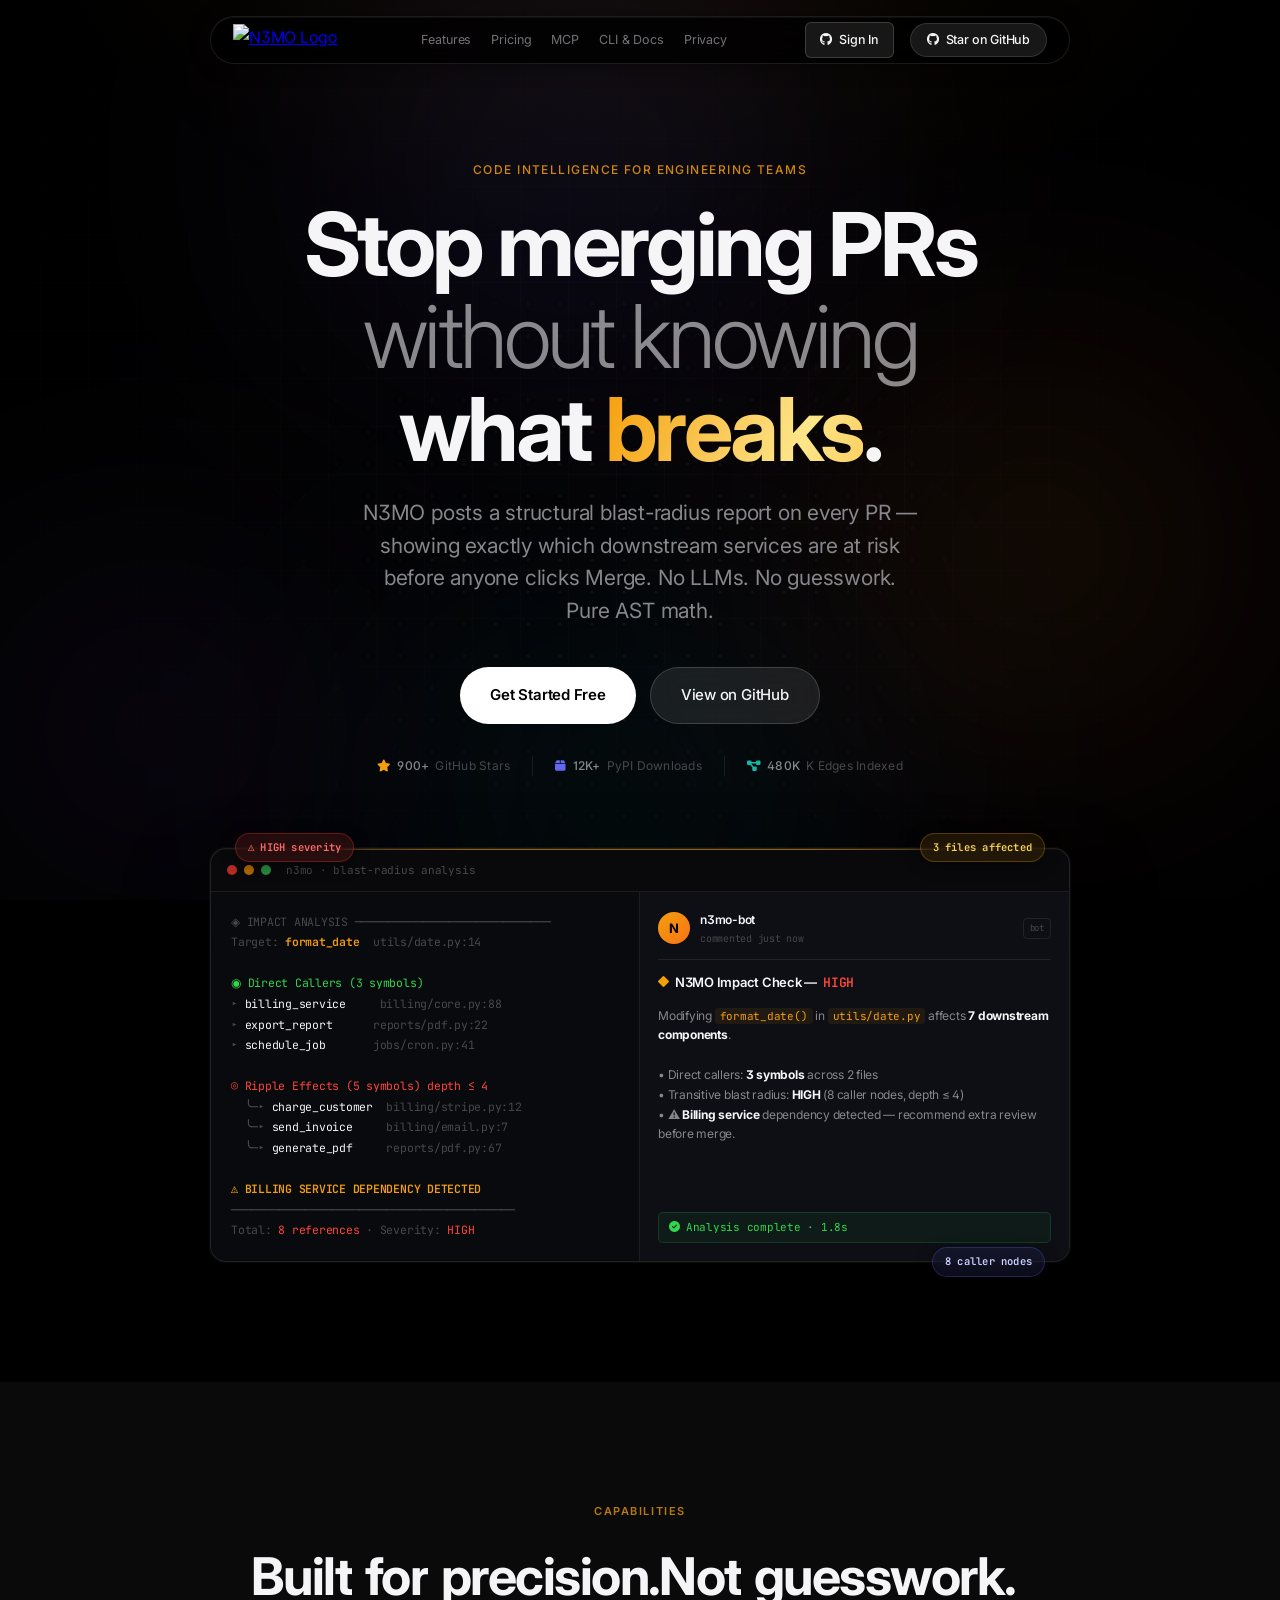
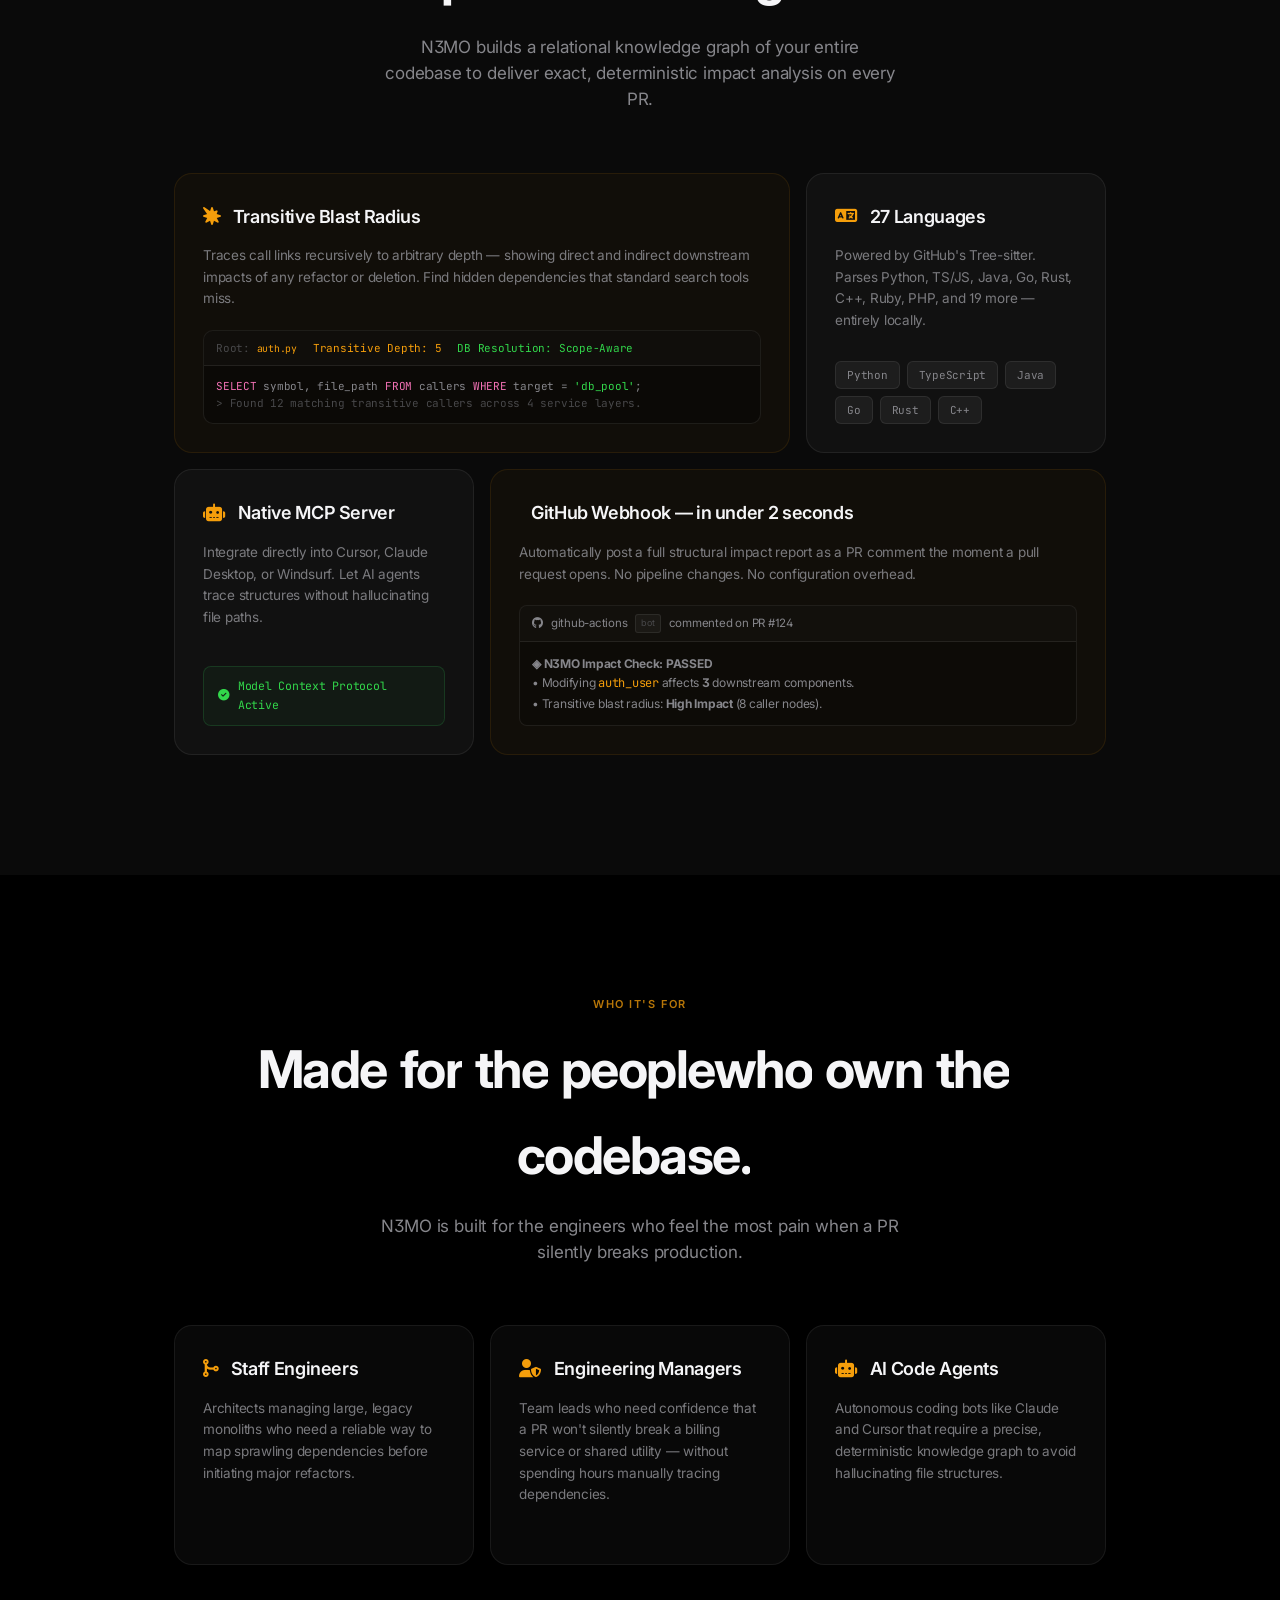
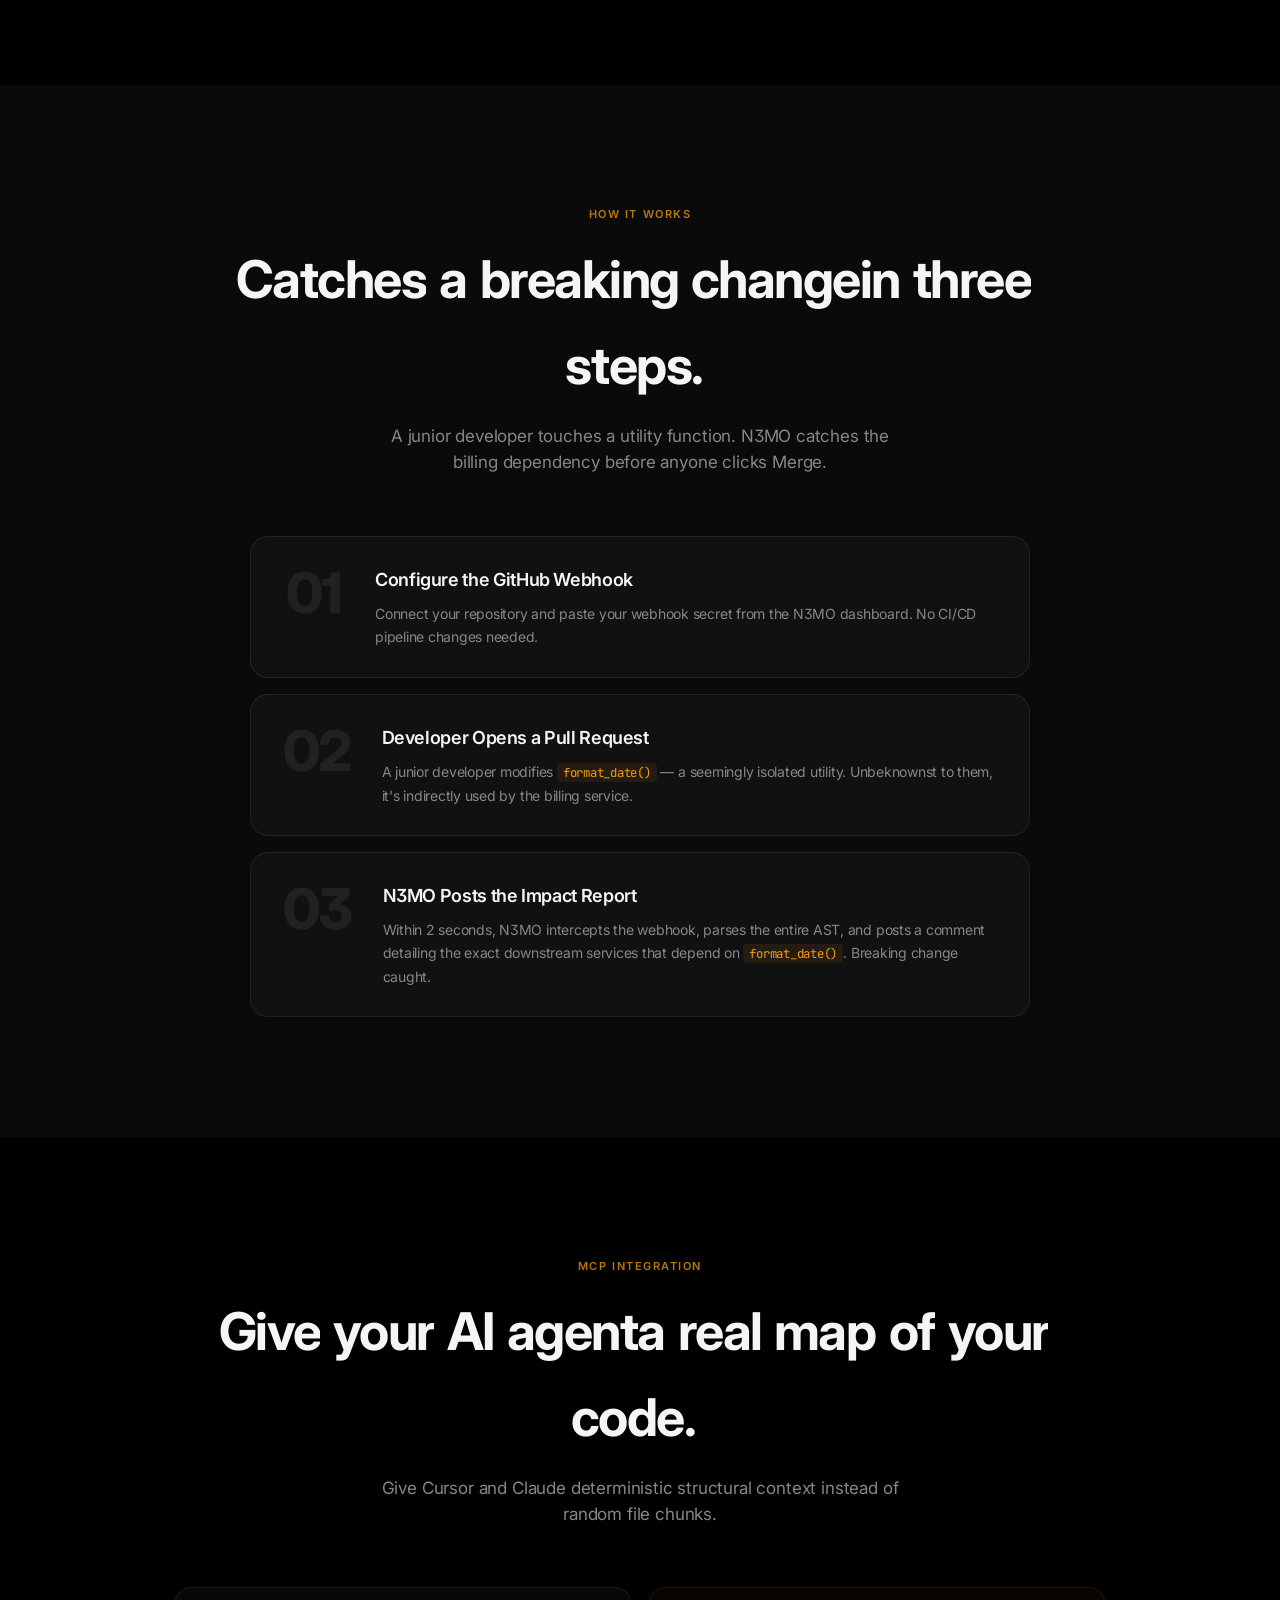
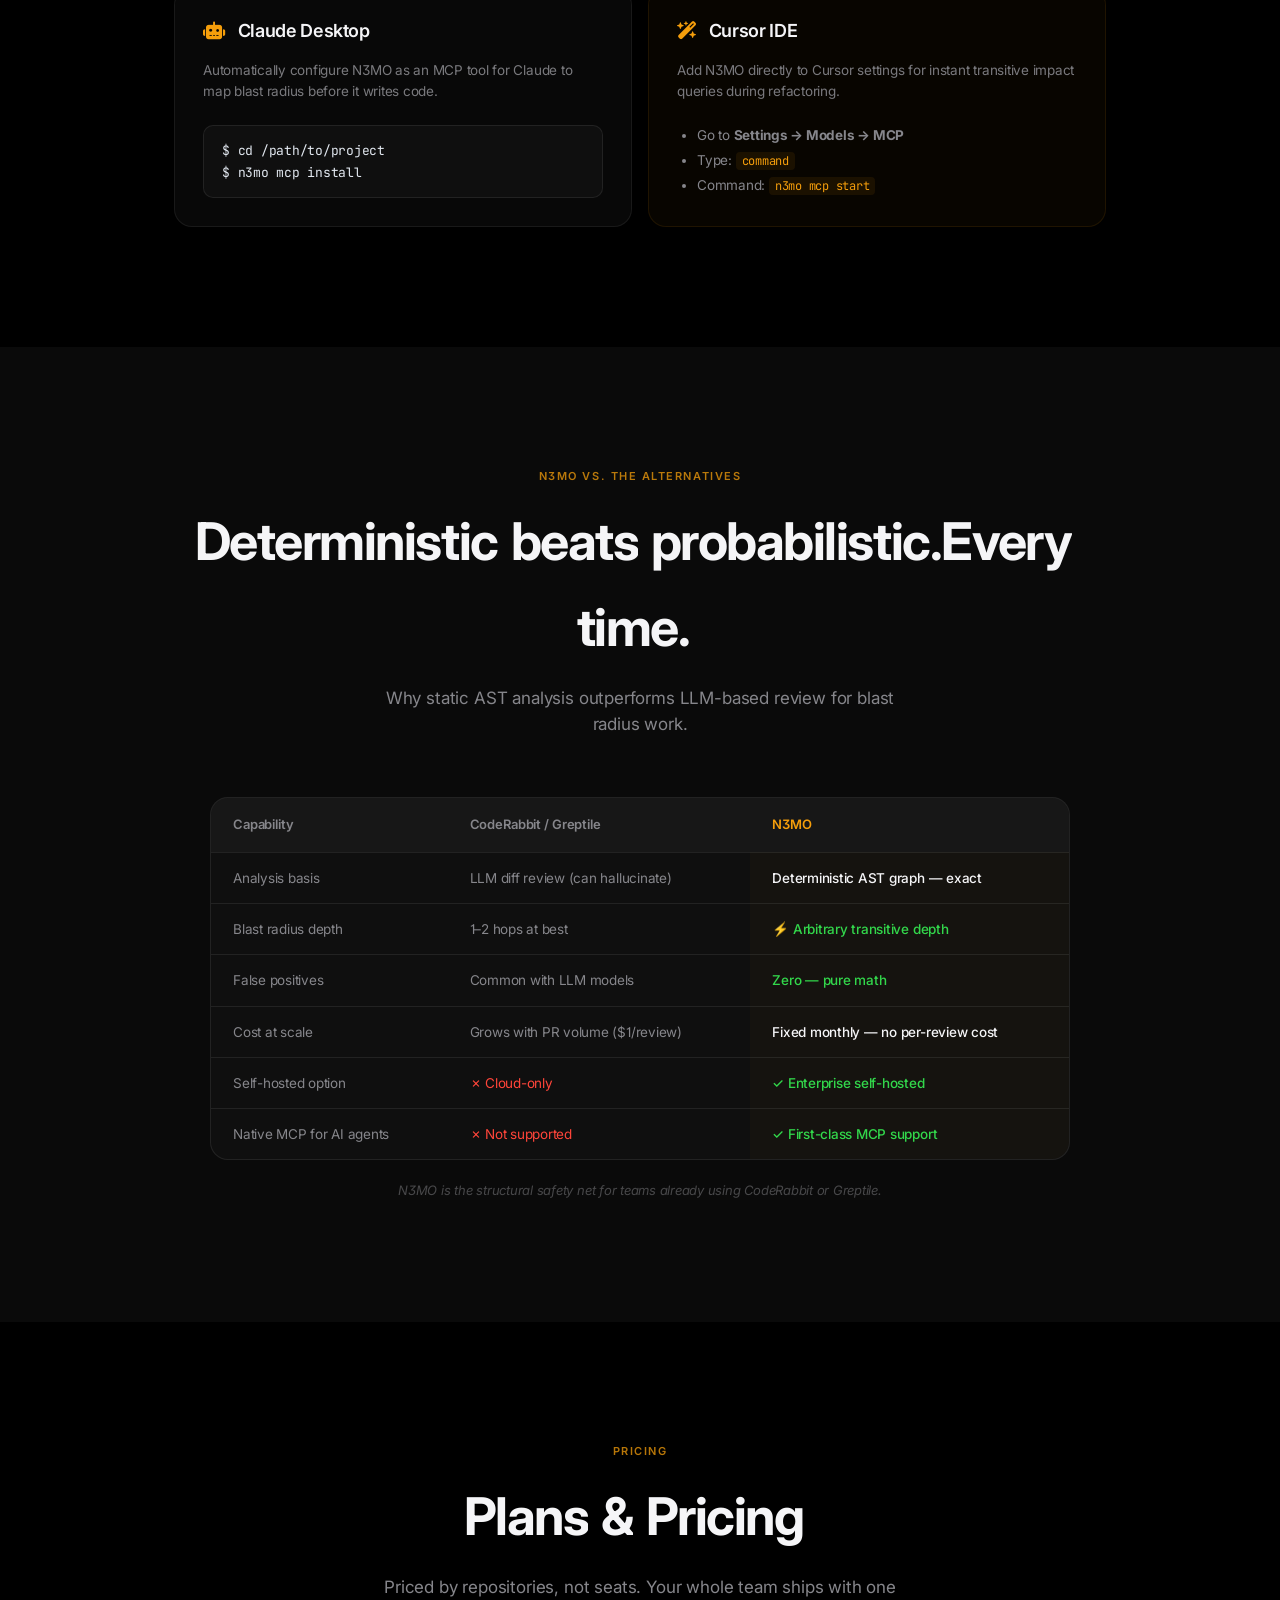
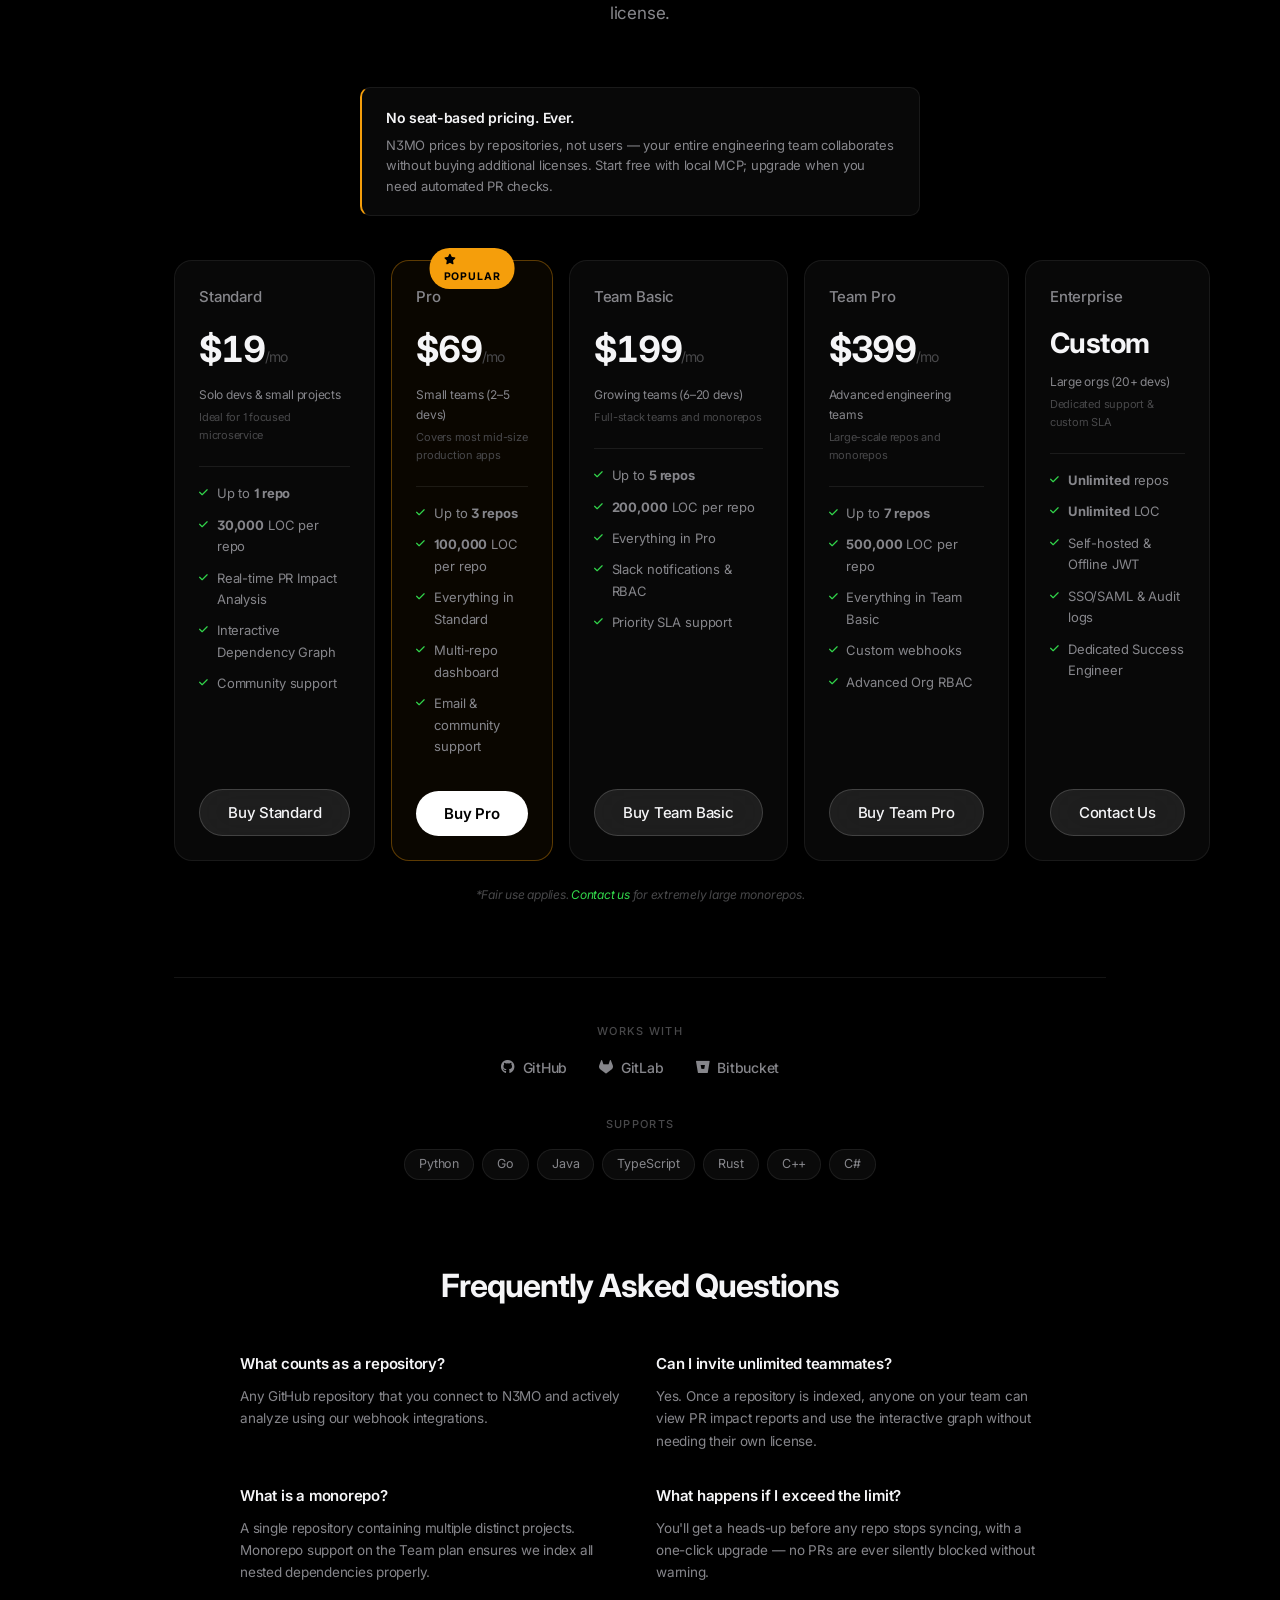
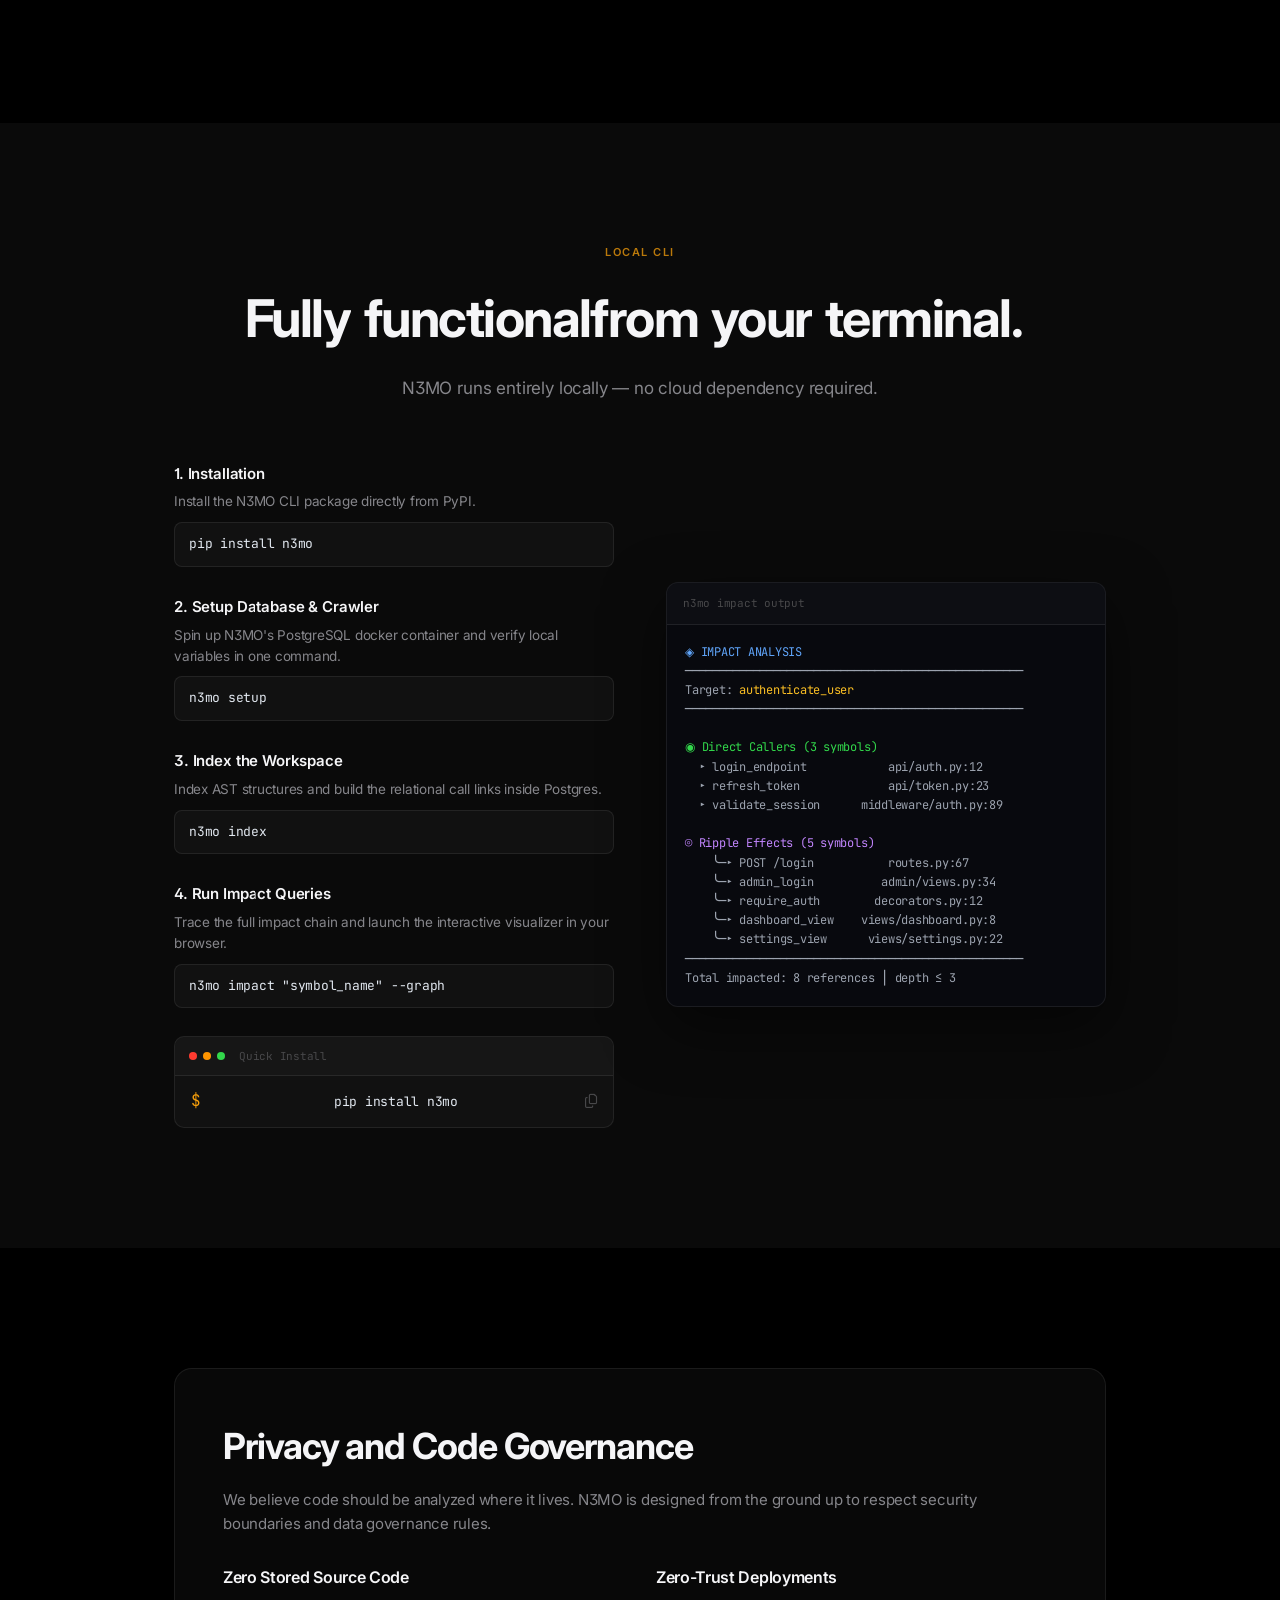
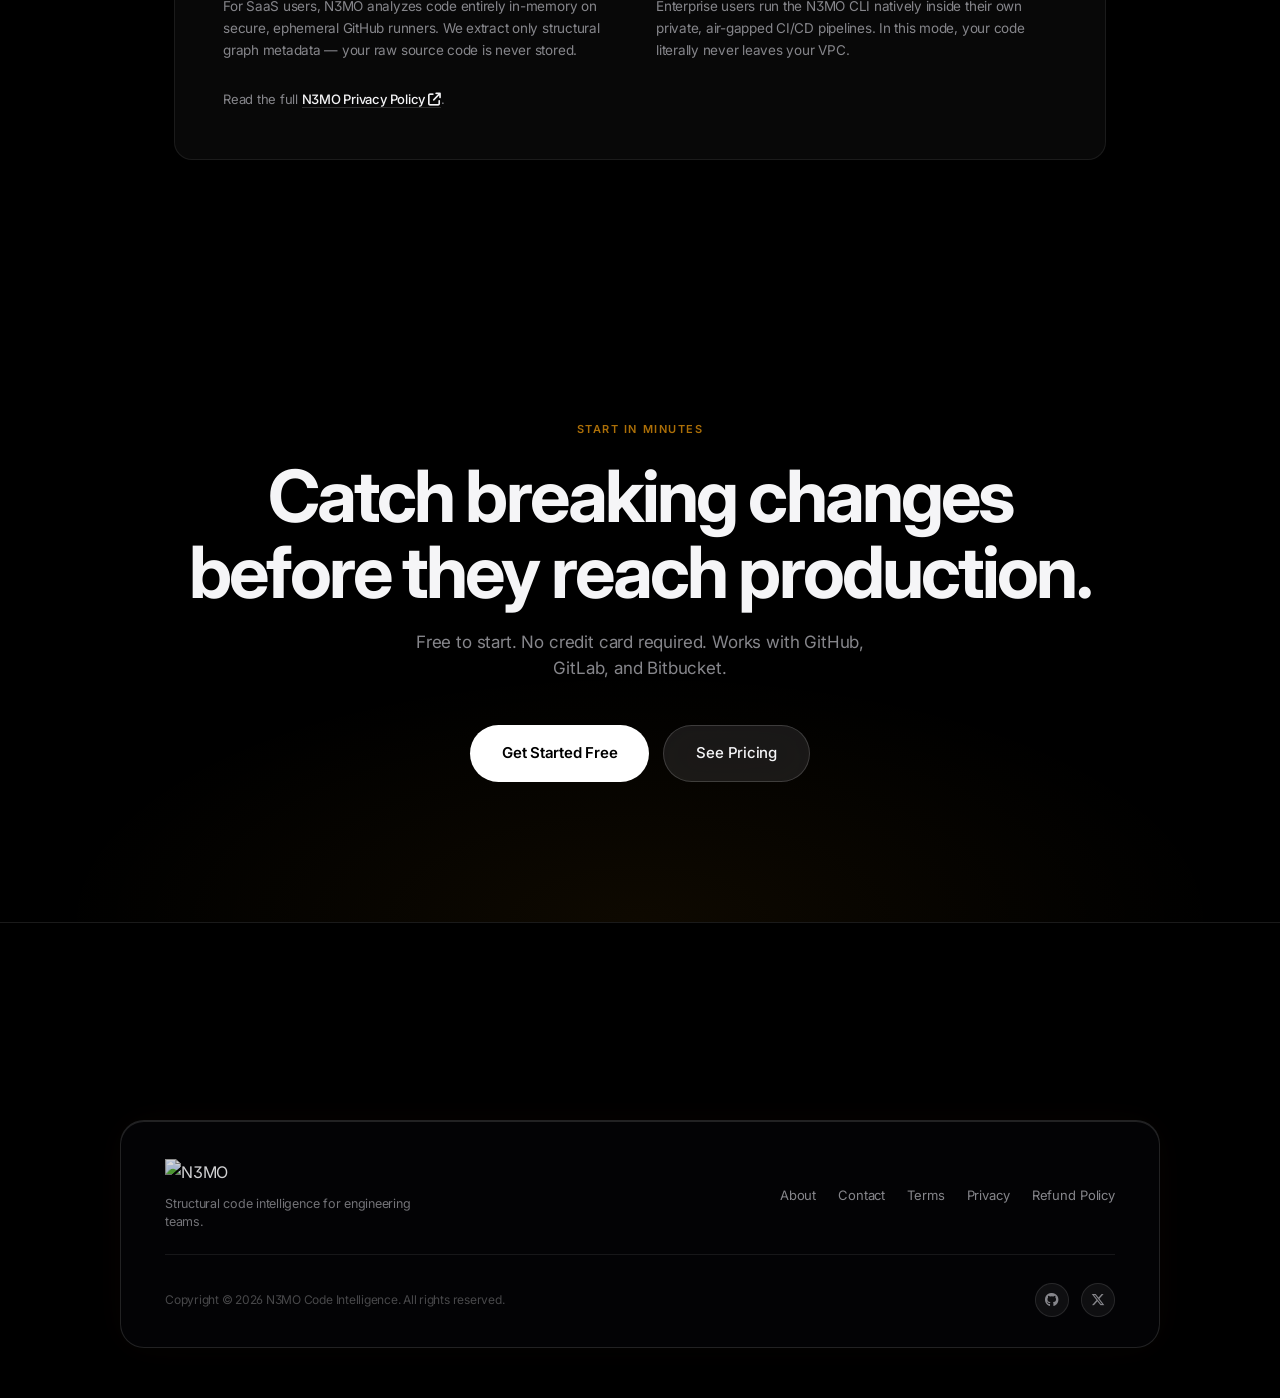
==== public/index.html @ a406600f "feat(landing): update website typography, styling, script interactivity, and design docs" ====
<!DOCTYPE html>
<html lang="en">

<head>
    <meta charset="UTF-8">
    <meta name="viewport" content="width=device-width, initial-scale=1.0">
    <title>N3MO &mdash; Automated PR Review &amp; Code Impact Analysis Tool</title>
    <meta name="description"
        content="Automate your GitHub pull request reviews. N3MO maps code dependencies and calculates the blast radius of every PR change before you merge. Supports 27 languages. Free 15-day trial.">
    <link rel="icon" type="image/svg+xml" href="/favicon.svg">
    <link rel="icon" type="image/png" sizes="192x192" href="/icon-192x192.png">
    <link rel="icon" href="/favicon.ico" sizes="any">
    <link rel="apple-touch-icon" href="/apple-touch-icon.png">

    <link rel="preconnect" href="https://fonts.googleapis.com">
    <link rel="preconnect" href="https://fonts.gstatic.com" crossorigin>
    <link
        href="https://fonts.googleapis.com/css2?family=Inter:wght@300;400;500;600;700;800&family=JetBrains+Mono:ital,wght@0,300..700;1,300..700&display=swap"
        rel="stylesheet">

    <link rel="stylesheet" href="style.css">
    <link rel="stylesheet" href="https://cdnjs.cloudflare.com/ajax/libs/font-awesome/6.4.0/css/all.min.css">
    <meta name="google-site-verification" content="14ev9e5QtP7K1HyvIn2sqzIW4ZTBDLb5b0wiGlRsNnQ" />
    <link rel="canonical" href="https://n3mo.shop/">

    <meta property="og:type" content="website">
    <meta property="og:url" content="https://n3mo.shop/">
    <meta property="og:title" content="N3MO &mdash; Automated PR Review &amp; Code Impact Analysis Tool">
    <meta property="og:description"
        content="Automate your GitHub pull request reviews. N3MO maps code dependencies and calculates the blast radius of every PR change before you merge. Supports 27 languages. Free 15-day trial.">
    <meta property="og:image" content="https://n3mo.shop/og-image.png">

    <meta property="twitter:card" content="summary_large_image">
    <meta property="twitter:url" content="https://n3mo.shop/">
    <meta property="twitter:title" content="N3MO &mdash; Automated PR Review &amp; Code Impact Analysis Tool">
    <meta property="twitter:description"
        content="Automate your GitHub pull request reviews. N3MO maps code dependencies and calculates the blast radius of every PR change before you merge. Supports 27 languages. Free 15-day trial.">
    <meta property="twitter:image" content="https://n3mo.shop/og-image.png">

    <script type="application/ld+json">
    {
      "@context": "https://schema.org",
      "@type": "SoftwareApplication",
      "name": "N3MO Code Intelligence",
      "alternateName": "N3MO PR Review Tool",
      "operatingSystem": "Any",
      "applicationCategory": "DeveloperApplication",
      "url": "https://n3mo.shop/",
      "keywords": "PR review, pull request review, code review automation, blast radius analysis, impact analysis, GitHub app, code intelligence",
      "offers": {
        "@type": "Offer",
        "priceSpecification": {
          "@type": "PriceSpecification",
          "minPrice": "0",
          "maxPrice": "199",
          "priceCurrency": "USD"
        }
      },
      "description": "Automate your GitHub pull request reviews. N3MO maps code dependencies across 27 languages and calculates the transitive blast radius of every code change before you merge."
    }
    </script>
    <script>function initApollo(){var n=Math.random().toString(36).substring(7),o=document.createElement("script");
o.src="https://assets.apollo.io/micro/website-tracker/tracker.iife.js?nocache="+n,o.async=!0,o.defer=!0,
o.onload=function(){window.trackingFunctions.onLoad({appId:"6a62f46e0d57980020b0e2e5"})},
document.head.appendChild(o)}initApollo();</script>
</head>

<body>

    <div id="scroll-progress"></div>

    <!-- ── Apple-Grade Ambient Background System ── -->
    <div class="apple-bg-container" aria-hidden="true">
        <div class="apple-aurora aurora-1"></div>
        <div class="apple-aurora aurora-2"></div>
        <div class="apple-aurora aurora-3"></div>
        <div class="apple-aurora aurora-4"></div>
        <div class="apple-grid-matrix"></div>
        <div class="apple-mouse-glow" id="apple-mouse-glow"></div>
    </div>


    <!-- ── Dynamic Island Nav ── -->
    <header>
        <div class="nav-container">
            <div class="logo">
                <a href="/"><img src="logo.svg" alt="N3MO Logo" width="110" height="32" style="height:32px;width:auto;display:block;"></a>
            </div>
            <nav>
                <a href="#features">Features</a>
                <a href="#pricing">Pricing</a>
                <a href="#mcp">MCP</a>
                <a href="#docs">CLI &amp; Docs</a>
                <a href="#privacy">Privacy</a>
            </nav>
            <div class="nav-cta">
                <a href="https://github.com/RajX-dev/N3MO" class="btn btn-secondary" target="_blank"><i class="fa-brands fa-github"></i> Star on GitHub</a>
            </div>
        </div>
    </header>

    <main>

    <!-- ── Hero ── -->
    <section class="hero-dashboard">
        <div class="grid-overlay"></div>
        <div class="container hero-layout">

            <p class="hero-eyebrow">Code Intelligence for Engineering Teams</p>

            <h1>Stop merging PRs<br><span class="hero-thin">without knowing</span><br>what <span class="accent-text shiny-text">breaks</span>.</h1>

            <p class="subtitle">
                N3MO posts a structural blast-radius report on every PR &mdash; showing exactly which downstream services are at risk before anyone clicks Merge. No LLMs. No guesswork. Pure AST math.
            </p>

            <div class="hero-actions">
                <a href="dashboard.html" class="btn btn-primary" id="hero-cta-primary">Get Started Free</a>
                <a href="https://github.com/RajX-dev/N3MO" class="btn btn-outline" target="_blank">View on GitHub</a>
            </div>

            <!-- Stats strip -->
            <div class="hero-stats">
                <div class="stat-item">
                    <i class="fa-solid fa-star" style="color:var(--accent);"></i>
                    <span id="gh-stars">&mdash;</span> GitHub Stars
                </div>
                <div class="stat-item">
                    <i class="fa-solid fa-box" style="color:var(--accent-indigo);"></i>
                    <span id="pypi-downloads">&mdash;</span> PyPI Downloads
                </div>
                <div class="stat-item">
                    <i class="fa-solid fa-diagram-project" style="color:var(--accent-teal);"></i>
                    <span id="edges-count">480</span>K Edges Indexed
                </div>
            </div>

            <!-- Hero demo card -->
            <div class="hero-demo-card reveal-fade">
                <div class="anno-badge top-left">⚠️ HIGH severity</div>
                <div class="anno-badge top-right">3 files affected</div>
                <div class="anno-badge bottom-right">8 caller nodes</div>

                <div class="hero-demo-card-inner">
                    <div class="card-chrome">
                        <span class="chrome-dot r"></span>
                        <span class="chrome-dot y"></span>
                        <span class="chrome-dot g"></span>
                        <span class="chrome-title">n3mo &middot; blast-radius analysis</span>
                    </div>

                    <div class="card-split">
                        <!-- Terminal -->
                        <div class="card-terminal">
                            <span class="t-line t-dim">◈ IMPACT ANALYSIS ─────────────────────────────</span>
                            <span class="t-line t-dim">  Target: <span class="t-amber">format_date</span>  &nbsp;utils/date.py:14</span>
                            <span class="t-line">&nbsp;</span>
                            <span class="t-line t-green">◉ Direct Callers (3 symbols)</span>
                            <span class="t-line t-dim">  ▸ <span class="t-white">billing_service</span> &nbsp;&nbsp;&nbsp;&nbsp;billing/core.py:88</span>
                            <span class="t-line t-dim">  ▸ <span class="t-white">export_report</span> &nbsp;&nbsp;&nbsp;&nbsp;&nbsp;reports/pdf.py:22</span>
                            <span class="t-line t-dim">  ▸ <span class="t-white">schedule_job</span> &nbsp;&nbsp;&nbsp;&nbsp;&nbsp;&nbsp;jobs/cron.py:41</span>
                            <span class="t-line">&nbsp;</span>
                            <span class="t-line t-red">◎ Ripple Effects (5 symbols)  depth &le; 4</span>
                            <span class="t-line t-dim">  &nbsp;&nbsp;╰─▸ <span class="t-white">charge_customer</span> &nbsp;billing/stripe.py:12</span>
                            <span class="t-line t-dim">  &nbsp;&nbsp;╰─▸ <span class="t-white">send_invoice</span> &nbsp;&nbsp;&nbsp;&nbsp;billing/email.py:7</span>
                            <span class="t-line t-dim">  &nbsp;&nbsp;╰─▸ <span class="t-white">generate_pdf</span> &nbsp;&nbsp;&nbsp;&nbsp;reports/pdf.py:67</span>
                            <span class="t-line">&nbsp;</span>
                            <span class="t-line t-amber">⚠️ BILLING SERVICE DEPENDENCY DETECTED</span>
                            <span class="t-line t-dim">──────────────────────────────────────────</span>
                            <span class="t-line t-dim">Total: <span class="t-red">8 references</span> &middot; Severity: <span class="t-red">HIGH</span></span>
                        </div>

                        <!-- GitHub PR comment -->
                        <div class="card-gh">
                            <div class="gh-header">
                                <div class="gh-avatar">N</div>
                                <div class="gh-meta">
                                    <span class="gh-user">n3mo-bot</span>
                                    <span class="gh-time">commented just now</span>
                                </div>
                                <span class="gh-bot-badge">bot</span>
                            </div>
                            <div class="gh-title">
                                <i class="fa-solid fa-diamond" style="color:var(--accent);font-size:11px;"></i>
                                N3MO Impact Check &mdash; <span class="impact-high">HIGH</span>
                            </div>
                            <div class="gh-body">
                                Modifying <code>format_date()</code> in <code>utils/date.py</code> affects <strong>7 downstream components</strong>.<br><br>
                                &bull; Direct callers: <strong>3 symbols</strong> across 2 files<br>
                                &bull; Transitive blast radius: <strong class="impact-high">HIGH</strong> (8 caller nodes, depth &le; 4)<br>
                                &bull; ⚠️ <strong>Billing service</strong> dependency detected &mdash; recommend extra review before merge.
                            </div>
                            <div class="gh-check">
                                <i class="fa-solid fa-circle-check"></i> Analysis complete &middot; 1.8s
                            </div>
                        </div>
                    </div>
                </div><!-- end .hero-demo-card-inner -->
            </div>

        </div>
    </section>


    <!-- ── Features ── -->
    <section id="features" class="features">
        <div class="container">
            <p class="eyebrow">Capabilities</p>
            <h2 class="section-title">Built for precision.<br>Not guesswork.</h2>
            <p class="section-subtitle">N3MO builds a relational knowledge graph of your entire codebase to deliver exact, deterministic impact analysis on every PR.</p>

            <div class="bento-grid">

                <div class="bento-card col-span-2 highlight-card reveal-fade">
                    <div class="bento-body">
                        <div class="feature-header">
                            <div class="feature-icon"><i class="fa-solid fa-burst"></i></div>
                            <h3>Transitive Blast Radius</h3>
                        </div>
                        <p>Traces call links recursively to arbitrary depth &mdash; showing direct and indirect downstream impacts of any refactor or deletion. Find hidden dependencies that standard search tools miss.</p>
                        <div class="bento-telemetry-demo">
                            <div class="telemetry-bar">
                                <span class="metric-item">Root: <code class="mono-accent">auth.py</code></span>
                                <span class="metric-item text-orange">Transitive Depth: 5</span>
                                <span class="metric-item text-green">DB Resolution: Scope-Aware</span>
                            </div>
                            <div class="telemetry-code">
                                <span class="line-c"><span class="t-keyword">SELECT</span> symbol, file_path <span class="t-keyword">FROM</span> callers <span class="t-keyword">WHERE</span> target = <span class="t-string">'db_pool'</span>;</span><br>
                                <span class="line-c text-muted">&gt; Found 12 matching transitive callers across 4 service layers.</span>
                            </div>
                        </div>
                    </div>
                </div>

                <div class="bento-card reveal-fade reveal-delay-1">
                    <div class="bento-body">
                        <div class="feature-header">
                            <i class="fa-solid fa-language feature-icon"></i>
                            <h3>27 Languages</h3>
                        </div>
                        <p>Powered by GitHub's Tree-sitter. Parses Python, TS/JS, Java, Go, Rust, C++, Ruby, PHP, and 19 more &mdash; entirely locally.</p>
                        <div class="language-cloud">
                            <span class="lang-tag">Python</span>
                            <span class="lang-tag">TypeScript</span>
                            <span class="lang-tag">Java</span>
                            <span class="lang-tag">Go</span>
                            <span class="lang-tag">Rust</span>
                            <span class="lang-tag">C++</span>
                        </div>
                    </div>
                </div>

                <div class="bento-card reveal-fade reveal-delay-2">
                    <div class="bento-body">
                        <div class="feature-header">
                            <div class="feature-icon"><i class="fa-solid fa-robot"></i></div>
                            <h3>Native MCP Server</h3>
                        </div>
                        <p>Integrate directly into Cursor, Claude Desktop, or Windsurf. Let AI agents trace structures without hallucinating file paths.</p>
                        <div class="mcp-badge">
                            <i class="fa-solid fa-circle-check"></i> Model Context Protocol Active
                        </div>
                    </div>
                </div>

                <div class="bento-card col-span-2 highlight-card reveal-fade reveal-delay-3">
                    <div class="bento-body">
                        <div class="feature-header">
                            <div class="feature-icon"><i class="fa-solid fa-git-pull-request"></i></div>
                            <h3>GitHub Webhook &mdash; in under 2 seconds</h3>
                        </div>
                        <p>Automatically post a full structural impact report as a PR comment the moment a pull request opens. No pipeline changes. No configuration overhead.</p>
                        <div class="pr-preview-box">
                            <div class="pr-header">
                                <i class="fa-brands fa-github"></i> github-actions <span class="bot-badge">bot</span>
                                commented on PR #124
                            </div>
                            <div class="pr-body">
                                <strong>◈ N3MO Impact Check: PASSED</strong><br>
                                &bull; Modifying <code>auth_user</code> affects <strong>3</strong> downstream components.<br>
                                &bull; Transitive blast radius: <strong>High Impact</strong> (8 caller nodes).
                            </div>
                        </div>
                    </div>
                </div>

            </div>
        </div>
    </section>


    <!-- ── Who It's For ── -->
    <section id="audience" class="audience">
        <div class="container">
            <p class="eyebrow">Who it's for</p>
            <h2 class="section-title">Made for the people<br>who own the codebase.</h2>
            <p class="section-subtitle">N3MO is built for the engineers who feel the most pain when a PR silently breaks production.</p>

            <div class="audience-grid bento-grid">
                <div class="bento-card">
                    <div class="bento-body">
                        <div class="feature-header">
                            <div class="feature-icon"><i class="fa-solid fa-code-merge"></i></div>
                            <h3>Staff Engineers</h3>
                        </div>
                        <p>Architects managing large, legacy monoliths who need a reliable way to map sprawling dependencies before initiating major refactors.</p>
                    </div>
                </div>
                <div class="bento-card">
                    <div class="bento-body">
                        <div class="feature-header">
                            <div class="feature-icon"><i class="fa-solid fa-user-shield"></i></div>
                            <h3>Engineering Managers</h3>
                        </div>
                        <p>Team leads who need confidence that a PR won't silently break a billing service or shared utility &mdash; without spending hours manually tracing dependencies.</p>
                    </div>
                </div>
                <div class="bento-card">
                    <div class="bento-body">
                        <div class="feature-header">
                            <div class="feature-icon"><i class="fa-solid fa-robot"></i></div>
                            <h3>AI Code Agents</h3>
                        </div>
                        <p>Autonomous coding bots like Claude and Cursor that require a precise, deterministic knowledge graph to avoid hallucinating file structures.</p>
                    </div>
                </div>
            </div>
        </div>
    </section>


    <!-- ── How It Works ── -->
    <section id="how-it-works" class="how-it-works">
        <div class="container">
            <p class="eyebrow">How it works</p>
            <h2 class="section-title">Catches a breaking change<br>in three steps.</h2>
            <p class="section-subtitle">A junior developer touches a utility function. N3MO catches the billing dependency before anyone clicks Merge.</p>

            <div class="steps-list">
                <div class="bento-card step-card reveal-fade">
                    <div class="step-number">01</div>
                    <div class="step-content">
                        <h3 class="step-title">Configure the GitHub Webhook</h3>
                        <p class="step-desc">Connect your repository and paste your webhook secret from the N3MO dashboard. No CI/CD pipeline changes needed.</p>
                    </div>
                </div>
                <div class="bento-card step-card reveal-fade reveal-delay-1">
                    <div class="step-number">02</div>
                    <div class="step-content">
                        <h3 class="step-title">Developer Opens a Pull Request</h3>
                        <p class="step-desc">A junior developer modifies <code class="inline-code">format_date()</code> &mdash; a seemingly isolated utility. Unbeknownst to them, it's indirectly used by the billing service.</p>
                    </div>
                </div>
                <div class="bento-card step-card reveal-fade reveal-delay-2">
                    <div class="step-number">03</div>
                    <div class="step-content">
                        <h3 class="step-title">N3MO Posts the Impact Report</h3>
                        <p class="step-desc">Within 2 seconds, N3MO intercepts the webhook, parses the entire AST, and posts a comment detailing the exact downstream services that depend on <code class="inline-code">format_date()</code>. Breaking change caught.</p>
                    </div>
                </div>
            </div>
        </div>
    </section>


    <!-- ── MCP Integration ── -->
    <section id="mcp" class="mcp-integration">
        <div class="container">
            <p class="eyebrow">MCP Integration</p>
            <h2 class="section-title">Give your AI agent<br>a real map of your code.</h2>
            <p class="section-subtitle">Give Cursor and Claude deterministic structural context instead of random file chunks.</p>

            <div class="mcp-grid">
                <div class="bento-card">
                    <div class="bento-body">
                        <div class="feature-header">
                            <div class="feature-icon"><i class="fa-solid fa-robot"></i></div>
                            <h3>Claude Desktop</h3>
                        </div>
                        <p class="mcp-desc">Automatically configure N3MO as an MCP tool for Claude to map blast radius before it writes code.</p>
                        <pre class="code-block"><code>$ cd /path/to/project
$ n3mo mcp install</code></pre>
                    </div>
                </div>
                <div class="bento-card highlight-card">
                    <div class="bento-body">
                        <div class="feature-header">
                            <div class="feature-icon"><i class="fa-solid fa-wand-magic-sparkles"></i></div>
                            <h3>Cursor IDE</h3>
                        </div>
                        <p class="mcp-desc">Add N3MO directly to Cursor settings for instant transitive impact queries during refactoring.</p>
                        <ul class="mcp-steps">
                            <li>Go to <strong>Settings &rarr; Models &rarr; MCP</strong></li>
                            <li>Type: <code class="inline-code">command</code></li>
                            <li>Command: <code class="inline-code">n3mo mcp start</code></li>
                        </ul>
                    </div>
                </div>
            </div>
        </div>
    </section>


    <!-- ── Comparison ── -->
    <section class="comparison-section">
        <div class="container">
            <p class="eyebrow">N3MO vs. The Alternatives</p>
            <h2 class="section-title">Deterministic beats probabilistic.<br>Every time.</h2>
            <p class="section-subtitle">Why static AST analysis outperforms LLM-based review for blast radius work.</p>

            <div class="comparison-table-wrap reveal-fade">
                <table class="comparison-table">
                    <thead>
                        <tr>
                            <th>Capability</th>
                            <th>CodeRabbit / Greptile</th>
                            <th class="n3mo-col">N3MO</th>
                        </tr>
                    </thead>
                    <tbody>
                        <tr>
                            <td>Analysis basis</td>
                            <td>LLM diff review (can hallucinate)</td>
                            <td class="n3mo-col">Deterministic AST graph &mdash; exact</td>
                        </tr>
                        <tr>
                            <td>Blast radius depth</td>
                            <td>1&ndash;2 hops at best</td>
                            <td class="n3mo-col"><span class="tag-green">⚡ Arbitrary transitive depth</span></td>
                        </tr>
                        <tr>
                            <td>False positives</td>
                            <td>Common with LLM models</td>
                            <td class="n3mo-col"><span class="tag-green">Zero &mdash; pure math</span></td>
                        </tr>
                        <tr>
                            <td>Cost at scale</td>
                            <td>Grows with PR volume ($1/review)</td>
                            <td class="n3mo-col">Fixed monthly &mdash; no per-review cost</td>
                        </tr>
                        <tr>
                            <td>Self-hosted option</td>
                            <td><span class="tag-red">✗ Cloud-only</span></td>
                            <td class="n3mo-col"><span class="tag-green">✓ Enterprise self-hosted</span></td>
                        </tr>
                        <tr>
                            <td>Native MCP for AI agents</td>
                            <td><span class="tag-red">✗ Not supported</span></td>
                            <td class="n3mo-col"><span class="tag-green">✓ First-class MCP support</span></td>
                        </tr>
                    </tbody>
                </table>
            </div>
            <p class="comparison-note">N3MO is the structural safety net for teams already using CodeRabbit or Greptile.</p>
        </div>
    </section>


    <!-- ── Pricing ── -->
    <section id="pricing" class="pricing">
        <div class="container">
            <p class="eyebrow">Pricing</p>
            <h2 class="section-title">Plans &amp; Pricing</h2>
            <p class="section-subtitle">Priced by repositories, not seats. Your whole team ships with one license.</p>

            <div class="pricing-callout">
                <h3>No seat-based pricing. Ever.</h3>
                <p>N3MO prices by repositories, not users &mdash; your entire engineering team collaborates without buying additional licenses. Start free with local MCP; upgrade when you need automated PR checks.</p>
            </div>

            <div class="pricing-grid">

                <div class="price-card reveal-fade">
                    <div class="price-header">
                        <h3>Standard</h3>
                        <div class="price-amount">$19<span>/mo</span></div>
                        <p>Solo devs &amp; small projects</p>
                        <p class="price-note">Ideal for 1 focused microservice</p>
                    </div>
                    <ul class="price-features">
                        <li><i class="fa-solid fa-check"></i> <span>Up to <strong>1 repo</strong></span></li>
                        <li><i class="fa-solid fa-check"></i> <span><strong>30,000</strong> LOC per repo</span></li>
                        <li><i class="fa-solid fa-check"></i> Real-time PR Impact Analysis</li>
                        <li><i class="fa-solid fa-check"></i> Interactive Dependency Graph</li>
                        <li><i class="fa-solid fa-check"></i> Community support</li>
                    </ul>
                    <button onclick="handleCheckout('standard')" class="btn btn-outline btn-full">Buy Standard</button>
                </div>

                <div class="price-card featured reveal-fade reveal-delay-1">
                    <div class="featured-badge"><i class="fa-solid fa-star"></i> Popular</div>
                    <div class="price-header">
                        <h3>Pro</h3>
                        <div class="price-amount">$69<span>/mo</span></div>
                        <p>Small teams (2&ndash;5 devs)</p>
                        <p class="price-note">Covers most mid-size production apps</p>
                    </div>
                    <ul class="price-features">
                        <li><i class="fa-solid fa-check"></i> <span>Up to <strong>3 repos</strong></span></li>
                        <li><i class="fa-solid fa-check"></i> <span><strong>100,000</strong> LOC per repo</span></li>
                        <li><i class="fa-solid fa-check"></i> Everything in Standard</li>
                        <li><i class="fa-solid fa-check"></i> Multi-repo dashboard</li>
                        <li><i class="fa-solid fa-check"></i> Email &amp; community support</li>
                    </ul>
                    <button onclick="handleCheckout('pro')" class="btn btn-primary btn-full">Buy Pro</button>
                </div>

                <div class="price-card reveal-fade reveal-delay-1">
                    <div class="price-header">
                        <h3>Team Basic</h3>
                        <div class="price-amount">$199<span>/mo</span></div>
                        <p>Growing teams (6&ndash;20 devs)</p>
                        <p class="price-note">Full-stack teams and monorepos</p>
                    </div>
                    <ul class="price-features">
                        <li><i class="fa-solid fa-check"></i> <span>Up to <strong>5 repos</strong></span></li>
                        <li><i class="fa-solid fa-check"></i> <span><strong>200,000</strong> LOC per repo</span></li>
                        <li><i class="fa-solid fa-check"></i> Everything in Pro</li>
                        <li><i class="fa-solid fa-check"></i> Slack notifications &amp; RBAC</li>
                        <li><i class="fa-solid fa-check"></i> Priority SLA support</li>
                    </ul>
                    <button onclick="handleCheckout('team_basic')" class="btn btn-outline btn-full">Buy Team Basic</button>
                </div>

                <div class="price-card reveal-fade reveal-delay-2">
                    <div class="price-header">
                        <h3>Team Pro</h3>
                        <div class="price-amount">$399<span>/mo</span></div>
                        <p>Advanced engineering teams</p>
                        <p class="price-note">Large-scale repos and monorepos</p>
                    </div>
                    <ul class="price-features">
                        <li><i class="fa-solid fa-check"></i> <span>Up to <strong>7 repos</strong></span></li>
                        <li><i class="fa-solid fa-check"></i> <span><strong>500,000</strong> LOC per repo</span></li>
                        <li><i class="fa-solid fa-check"></i> Everything in Team Basic</li>
                        <li><i class="fa-solid fa-check"></i> Custom webhooks</li>
                        <li><i class="fa-solid fa-check"></i> Advanced Org RBAC</li>
                    </ul>
                    <button onclick="handleCheckout('team_pro')" class="btn btn-outline btn-full">Buy Team Pro</button>
                </div>

                <div class="price-card reveal-fade reveal-delay-3">
                    <div class="price-header">
                        <h3>Enterprise</h3>
                        <div class="price-amount price-custom">Custom</div>
                        <p>Large orgs (20+ devs)</p>
                        <p class="price-note">Dedicated support &amp; custom SLA</p>
                    </div>
                    <ul class="price-features">
                        <li><i class="fa-solid fa-check"></i> <span><strong>Unlimited</strong> repos</span></li>
                        <li><i class="fa-solid fa-check"></i> <span><strong>Unlimited</strong> LOC</span></li>
                        <li><i class="fa-solid fa-check"></i> Self-hosted &amp; Offline JWT</li>
                        <li><i class="fa-solid fa-check"></i> SSO/SAML &amp; Audit logs</li>
                        <li><i class="fa-solid fa-check"></i> Dedicated Success Engineer</li>
                    </ul>
                    <button onclick="window.location.href='mailto:raj_shekhar@n3mo.shop'" class="btn btn-outline btn-full">Contact Us</button>
                </div>

            </div>

            <p class="pricing-fine-print">*Fair use applies. <a href="mailto:raj_shekhar@n3mo.shop">Contact us</a> for extremely large monorepos.</p>

            <!-- Works With -->
            <div class="works-with">
                <p class="works-with-label">Works with</p>
                <div class="works-with-logos">
                    <span><i class="fa-brands fa-github"></i> GitHub</span>
                    <span><i class="fa-brands fa-gitlab"></i> GitLab</span>
                    <span><i class="fa-brands fa-bitbucket"></i> Bitbucket</span>
                </div>
                <p class="works-with-label">Supports</p>
                <div class="lang-pill-row">
                    <span class="lang-pill">Python</span>
                    <span class="lang-pill">Go</span>
                    <span class="lang-pill">Java</span>
                    <span class="lang-pill">TypeScript</span>
                    <span class="lang-pill">Rust</span>
                    <span class="lang-pill">C++</span>
                    <span class="lang-pill">C#</span>
                </div>
            </div>

            <!-- FAQ -->
            <div class="faq-section">
                <h3 class="faq-title">Frequently Asked Questions</h3>
                <div class="faq-grid">
                    <div class="faq-item">
                        <h4>What counts as a repository?</h4>
                        <p>Any GitHub repository that you connect to N3MO and actively analyze using our webhook integrations.</p>
                    </div>
                    <div class="faq-item">
                        <h4>Can I invite unlimited teammates?</h4>
                        <p>Yes. Once a repository is indexed, anyone on your team can view PR impact reports and use the interactive graph without needing their own license.</p>
                    </div>
                    <div class="faq-item">
                        <h4>What is a monorepo?</h4>
                        <p>A single repository containing multiple distinct projects. Monorepo support on the Team plan ensures we index all nested dependencies properly.</p>
                    </div>
                    <div class="faq-item">
                        <h4>What happens if I exceed the limit?</h4>
                        <p>You'll get a heads-up before any repo stops syncing, with a one-click upgrade &mdash; no PRs are ever silently blocked without warning.</p>
                    </div>
                </div>
            </div>
        </div>
    </section>


    <!-- ── CLI & Docs ── -->
    <section id="docs" class="docs-section">
        <div class="container">
            <p class="eyebrow">Local CLI</p>
            <h2 class="section-title">Fully functional<br>from your terminal.</h2>
            <p class="section-subtitle">N3MO runs entirely locally &mdash; no cloud dependency required.</p>

            <div class="docs-grid">
                <div class="docs-content">
                    <div class="step-item">
                        <h3>1. Installation</h3>
                        <p>Install the N3MO CLI package directly from PyPI.</p>
                        <pre><code>pip install n3mo</code></pre>
                    </div>
                    <div class="step-item">
                        <h3>2. Setup Database &amp; Crawler</h3>
                        <p>Spin up N3MO's PostgreSQL docker container and verify local variables in one command.</p>
                        <pre><code>n3mo setup</code></pre>
                    </div>
                    <div class="step-item">
                        <h3>3. Index the Workspace</h3>
                        <p>Index AST structures and build the relational call links inside Postgres.</p>
                        <pre><code>n3mo index</code></pre>
                    </div>
                    <div class="step-item">
                        <h3>4. Run Impact Queries</h3>
                        <p>Trace the full impact chain and launch the interactive visualizer in your browser.</p>
                        <pre><code>n3mo impact "symbol_name" --graph</code></pre>
                    </div>

                    <div class="terminal-widget">
                        <div class="terminal-header">
                            <span class="dot red"></span>
                            <span class="dot yellow"></span>
                            <span class="dot green"></span>
                            <span class="terminal-title">Quick Install</span>
                        </div>
                        <div class="terminal-body">
                            <span class="prompt">$</span> <code id="install-cmd">pip install n3mo</code>
                            <button class="copy-btn" onclick="copyCommand()" aria-label="Copy Command">
                                <i class="fa-regular fa-copy"></i>
                            </button>
                        </div>
                    </div>
                </div>

                <div class="docs-code-preview">
                    <div class="code-terminal">
                        <div class="code-header">
                            <span>n3mo impact output</span>
                        </div>
                        <div class="code-body">
                            <span class="c-blue">◈ IMPACT ANALYSIS</span><br>
                            ──────────────────────────────────────────────────<br>
                            Target: <span class="c-yellow">authenticate_user</span><br>
                            ──────────────────────────────────────────────────<br>
                            <br>
                            <span class="c-green">◉ Direct Callers (3 symbols)</span><br>
                            &nbsp;&nbsp;▸ login_endpoint &nbsp;&nbsp;&nbsp;&nbsp;&nbsp;&nbsp;&nbsp;&nbsp;&nbsp;&nbsp;&nbsp;api/auth.py:12<br>
                            &nbsp;&nbsp;▸ refresh_token &nbsp;&nbsp;&nbsp;&nbsp;&nbsp;&nbsp;&nbsp;&nbsp;&nbsp;&nbsp;&nbsp;&nbsp;api/token.py:23<br>
                            &nbsp;&nbsp;▸ validate_session &nbsp;&nbsp;&nbsp;&nbsp;&nbsp;middleware/auth.py:89<br>
                            <br>
                            <span class="c-purple">◎ Ripple Effects (5 symbols)</span><br>
                            &nbsp;&nbsp;&nbsp;&nbsp;╰─▸ POST /login &nbsp;&nbsp;&nbsp;&nbsp;&nbsp;&nbsp;&nbsp;&nbsp;&nbsp;&nbsp;routes.py:67<br>
                            &nbsp;&nbsp;&nbsp;&nbsp;╰─▸ admin_login &nbsp;&nbsp;&nbsp;&nbsp;&nbsp;&nbsp;&nbsp;&nbsp;&nbsp;admin/views.py:34<br>
                            &nbsp;&nbsp;&nbsp;&nbsp;╰─▸ require_auth &nbsp;&nbsp;&nbsp;&nbsp;&nbsp;&nbsp;&nbsp;decorators.py:12<br>
                            &nbsp;&nbsp;&nbsp;&nbsp;╰─▸ dashboard_view &nbsp;&nbsp;&nbsp;views/dashboard.py:8<br>
                            &nbsp;&nbsp;&nbsp;&nbsp;╰─▸ settings_view &nbsp;&nbsp;&nbsp;&nbsp;&nbsp;views/settings.py:22<br>
                            ──────────────────────────────────────────────────<br>
                            Total impacted: 8 references │ depth &le; 3
                        </div>
                    </div>
                </div>
            </div>
        </div>
    </section>


    <!-- ── Privacy ── -->
    <section id="privacy" class="privacy-section">
        <div class="container">
            <div class="privacy-card">
                <h2>Privacy and Code Governance</h2>
                <p>We believe code should be analyzed where it lives. N3MO is designed from the ground up to respect security boundaries and data governance rules.</p>
                <div class="privacy-grid-details">
                    <div class="p-item">
                        <h5>Zero Stored Source Code</h5>
                        <p>For SaaS users, N3MO analyzes code entirely in-memory on secure, ephemeral GitHub runners. We extract only structural graph metadata &mdash; your raw source code is never stored.</p>
                    </div>
                    <div class="p-item">
                        <h5>Zero-Trust Deployments</h5>
                        <p>Enterprise users run the N3MO CLI natively inside their own private, air-gapped CI/CD pipelines. In this mode, your code literally never leaves your VPC.</p>
                    </div>
                </div>
                <div class="p-link-container">
                    Read the full <a href="https://github.com/RajX-dev/N3MO/blob/main/PRIVACY.md" target="_blank" rel="noopener noreferrer">N3MO Privacy Policy <i class="fa-solid fa-arrow-up-right-from-square"></i></a>.
                </div>
            </div>
        </div>
    </section>


    <!-- ── Bottom CTA ── -->
    <section class="bottom-cta">
        <div class="container">
            <p class="cta-eyebrow">Start in minutes</p>
            <h2 class="cta-headline">Catch breaking changes<br>before they reach production.</h2>
            <p class="cta-sub">Free to start. No credit card required. Works with GitHub, GitLab, and Bitbucket.</p>
            <div class="cta-actions">
                <a href="dashboard.html" class="btn btn-primary" id="bottom-cta-primary">Get Started Free</a>
                <a href="#pricing" class="btn btn-outline">See Pricing</a>
            </div>
        </div>
    </section>

    </main>


    <footer>
        <div class="footer-three-wrap" aria-hidden="true">
            <canvas id="footer-three-canvas"></canvas>
            <div class="footer-three-overlay"></div>
        </div>
        <div class="container footer-content site-footer">
            <div class="footer-top">
                <div class="footer-brand">
                    <img src="logo.svg" alt="N3MO" height="28" style="height:28px;width:auto;opacity:0.85;">
                    <p class="footer-brand-desc">Structural code intelligence for engineering teams.</p>
                </div>
                <div class="footer-links">
                    <a href="about.html">About</a>
                    <a href="contact.html">Contact</a>
                    <a href="terms.html">Terms</a>
                    <a href="privacy.html">Privacy</a>
                    <a href="refund-policy.html">Refund Policy</a>
                </div>
            </div>
            <div class="footer-bottom">
                <p class="footer-copyright">Copyright &copy; 2026 N3MO Code Intelligence. All rights reserved.</p>
                <div class="footer-socials">
                    <a href="https://github.com/RajX-dev/N3MO" target="_blank" rel="noopener noreferrer" aria-label="GitHub">
                        <i class="fa-brands fa-github"></i>
                    </a>
                    <a href="https://twitter.com/n3mo_ai" target="_blank" rel="noopener noreferrer" aria-label="Twitter">
                        <i class="fa-brands fa-x-twitter"></i>
                    </a>
                </div>
            </div>
        </div>
    </footer>

    <script src="https://cdnjs.cloudflare.com/ajax/libs/three.js/r128/three.min.js"></script>
    <script src="script.js"></script>
</body>

</html>
---- public/style.css ----
/* ============================================================
   N3MO — Apple-Inspired Design System
   Font: Inter · JetBrains Mono (code)
   Palette: #000 black · #1d1d1f charcoal · #f5f5f7 off-white
   ============================================================ */

html { scroll-padding-top: 90px; }

:root {
    --bg-primary:    #000000;
    --bg-alt:        #0a0a0a;
    --bg-surface:    #111111;
    --panel-bg:      rgba(255,255,255,0.04);
    --panel-raised:  rgba(255,255,255,0.06);
    --text-primary:   #f5f5f7;
    --text-secondary: #86868b;
    --text-muted:     #48484a;
    --border-color:     rgba(255,255,255,0.08);
    --border-highlight: rgba(255,255,255,0.14);
    --accent:         #f59e0b;
    --accent-glow:    rgba(245,158,11,0.25);
    --accent-indigo:  #6366f1;
    --accent-rose:    #f43f5e;
    --accent-teal:    #14b8a6;
    --accent-green:   #32d74b;
    --accent-blue:    #007aff;
    --accent-red:     #ff3b30;
    --font-mono:    'JetBrains Mono', 'SF Mono', 'Fira Code', monospace;
    --font-body:    'Inter', -apple-system, BlinkMacSystemFont, 'Segoe UI', sans-serif;
    --font-heading: 'Inter', -apple-system, BlinkMacSystemFont, sans-serif;
    --ease-apple:    cubic-bezier(0.25, 0.46, 0.45, 0.94);
    --transition-smooth: all 0.28s cubic-bezier(0.25, 0.46, 0.45, 0.94);
    --radius-card: 18px;
    --radius-pill: 980px;
    --glass-bg:     rgba(28,28,30,0.72);
    --glass-border: rgba(255,255,255,0.09);
}

*, *::before, *::after { margin: 0; padding: 0; box-sizing: border-box; }
html { scroll-behavior: smooth; }

body {
    background-color: var(--bg-primary);
    color: var(--text-primary);
    font-family: var(--font-body);
    line-height: 1.65;
    overflow-x: hidden;
    -webkit-font-smoothing: antialiased;
    -moz-osx-font-smoothing: grayscale;
    letter-spacing: -0.015em;
}

.container {
    max-width: 980px;
    margin: 0 auto;
    padding: 0 24px;
}

/* ============================================================
   Apple-Inspired Ambient Background System
   ============================================================ */
.apple-bg-container {
    position: fixed;
    top: 0;
    left: 0;
    width: 100vw;
    height: 100vh;
    pointer-events: none;
    z-index: 0;
    overflow: hidden;
    background: #000000;
}

/* Organic drifting aurora glows */
.apple-aurora {
    position: absolute;
    border-radius: 50%;
    filter: blur(100px);
    opacity: 0.42;
    mix-blend-mode: screen;
    will-change: transform, opacity;
    pointer-events: none;
}

.aurora-1 {
    top: -12%;
    left: 12%;
    width: 65vw;
    height: 60vh;
    background: radial-gradient(circle, rgba(99, 102, 241, 0.28) 0%, rgba(139, 92, 246, 0.12) 45%, transparent 75%);
    animation: appleAuroraFloat1 22s ease-in-out infinite alternate;
}

.aurora-2 {
    top: 30%;
    right: -10%;
    width: 58vw;
    height: 62vh;
    background: radial-gradient(circle, rgba(245, 158, 11, 0.22) 0%, rgba(244, 63, 94, 0.08) 50%, transparent 75%);
    animation: appleAuroraFloat2 26s ease-in-out infinite alternate;
}

.aurora-3 {
    bottom: -15%;
    left: 18%;
    width: 62vw;
    height: 55vh;
    background: radial-gradient(circle, rgba(20, 184, 166, 0.20) 0%, rgba(59, 130, 246, 0.10) 45%, transparent 75%);
    animation: appleAuroraFloat3 24s ease-in-out infinite alternate;
}

.aurora-4 {
    top: 55%;
    left: -12%;
    width: 48vw;
    height: 52vh;
    background: radial-gradient(circle, rgba(168, 85, 247, 0.18) 0%, rgba(99, 102, 241, 0.06) 50%, transparent 75%);
    animation: appleAuroraFloat4 28s ease-in-out infinite alternate;
}

@keyframes appleAuroraFloat1 {
    0% { transform: translate(0, 0) scale(1); }
    50% { transform: translate(50px, 40px) scale(1.08); }
    100% { transform: translate(-35px, 70px) scale(0.95); }
}

@keyframes appleAuroraFloat2 {
    0% { transform: translate(0, 0) scale(1); }
    50% { transform: translate(-60px, -45px) scale(1.10); }
    100% { transform: translate(40px, -25px) scale(0.94); }
}

@keyframes appleAuroraFloat3 {
    0% { transform: translate(0, 0) scale(0.96); }
    50% { transform: translate(-45px, -50px) scale(1.08); }
    100% { transform: translate(55px, -25px) scale(1.02); }
}

@keyframes appleAuroraFloat4 {
    0% { transform: translate(0, 0) scale(1.04); }
    50% { transform: translate(65px, -35px) scale(0.94); }
    100% { transform: translate(-25px, 50px) scale(1.08); }
}

/* Precision blueprint schematic micro-grid */
.apple-grid-matrix {
    position: absolute;
    inset: 0;
    background-image: 
        linear-gradient(rgba(255, 255, 255, 0.035) 1px, transparent 1px),
        linear-gradient(90deg, rgba(255, 255, 255, 0.035) 1px, transparent 1px);
    background-size: 48px 48px;
    background-position: center center;
    mask-image: radial-gradient(ellipse 75% 75% at 50% 50%, rgba(0,0,0,0.9) 0%, rgba(0,0,0,0.3) 65%, transparent 100%);
    -webkit-mask-image: radial-gradient(ellipse 75% 75% at 50% 50%, rgba(0,0,0,0.9) 0%, rgba(0,0,0,0.3) 65%, transparent 100%);
    opacity: 0.7;
    pointer-events: none;
}

/* Interactive Cursor Ambient Glow */
.apple-mouse-glow {
    position: absolute;
    width: 650px;
    height: 650px;
    border-radius: 50%;
    pointer-events: none;
    background: radial-gradient(circle, rgba(99, 102, 241, 0.12) 0%, rgba(245, 158, 11, 0.05) 35%, transparent 70%);
    filter: blur(45px);
    transform: translate(-50%, -50%);
    opacity: 0;
    transition: opacity 0.6s ease;
    mix-blend-mode: screen;
    will-change: transform, left, top;
}

/* Hide legacy unused decorative elements */
#grain-overlay, #ambient-field, .orb, .cursor-glow, .cur-dot { display: none !important; }

/* Scroll Progress */
#scroll-progress {
    position: fixed;
    top: 0; left: 0;
    height: 1px;
    width: 0%;
    background: rgba(255,255,255,0.25);
    z-index: 9999;
    transition: width 0.1s linear;
}

/* ── Nav ── */
header {
    position: fixed;
    top: 16px;
    left: 0; right: 0;
    width: 100%;
    z-index: 1000;
    display: flex;
    justify-content: center;
    padding: 0 20px;
    background: transparent;
    border-bottom: none;
}

.nav-container {
    width: 100%;
    max-width: 860px;
    padding: 0 22px;
    display: flex;
    justify-content: space-between;
    align-items: center;
    height: 50px;
    background: rgba(0,0,0,0.80);
    backdrop-filter: saturate(180%) blur(20px);
    -webkit-backdrop-filter: saturate(180%) blur(20px);
    border: 1px solid rgba(255,255,255,0.10);
    border-radius: var(--radius-pill);
    box-shadow: 0 2px 20px rgba(0,0,0,0.4), inset 0 1px 0 rgba(255,255,255,0.05);
}

.logo { display: flex; align-items: center; flex-shrink: 0; }
.logo a { display: flex; align-items: center; }
.logo-text { font-family: var(--font-heading); font-weight: 700; font-size: 20px; }

nav {
    display: flex;
    gap: 20px;
    flex: 1;
    justify-content: center;
    align-items: center;
}
nav a {
    text-decoration: none;
    color: var(--text-secondary);
    font-weight: 400;
    font-size: 13px;
    letter-spacing: -0.01em;
    transition: color 0.2s ease;
    white-space: nowrap;
}
nav a:hover { color: var(--text-primary); }

.nav-cta {
    display: flex;
    align-items: center;
    justify-content: flex-end;
    flex-shrink: 0;
    gap: 8px;
}

.nav-cta .btn-secondary {
    font-size: 12.5px;
    padding: 6px 16px;
    border-radius: var(--radius-pill);
    background: rgba(255,255,255,0.09);
    border: 1px solid rgba(255,255,255,0.12);
    color: var(--text-primary);
    backdrop-filter: blur(10px);
}
.nav-cta .btn-secondary:hover {
    background: rgba(255,255,255,0.14);
    transform: none;
    box-shadow: none;
}

/* ── Buttons ── */
.btn {
    display: inline-flex;
    align-items: center;
    gap: 7px;
    padding: 13px 28px;
    border-radius: var(--radius-pill);
    font-weight: 500;
    font-size: 15px;
    text-decoration: none;
    cursor: pointer;
    border: none;
    font-family: var(--font-body);
    letter-spacing: -0.015em;
    transition: opacity 0.2s ease, transform 0.18s ease, box-shadow 0.18s ease, background 0.2s ease;
    white-space: nowrap;
    user-select: none;
    -webkit-font-smoothing: antialiased;
}

.btn-primary { background: #fff; color: #000; font-weight: 600; }
.btn-primary:hover { background: rgba(255,255,255,0.86); transform: scale(1.015); }
.btn-primary:active { transform: scale(0.98); }

.btn-outline {
    background: rgba(255,255,255,0.09);
    color: #f5f5f7;
    border: 1px solid rgba(255,255,255,0.16);
    backdrop-filter: blur(20px);
    -webkit-backdrop-filter: blur(20px);
}
.btn-outline:hover { background: rgba(255,255,255,0.15); border-color: rgba(255,255,255,0.25); transform: scale(1.015); }
.btn-outline:active { transform: scale(0.98); }

.btn-secondary {
    background: rgba(255,255,255,0.08);
    color: #f5f5f7;
    border: 1px solid rgba(255,255,255,0.12);
    backdrop-filter: blur(16px);
    -webkit-backdrop-filter: blur(16px);
}
.btn-secondary:hover { background: rgba(255,255,255,0.13); border-color: rgba(255,255,255,0.2); transform: scale(1.015); }

.btn-full { width: 100%; justify-content: center; }

/* ── Hero ── */
.hero-dashboard {
    position: relative;
    z-index: 2;
    padding: 160px 0 120px;
    text-align: center;
    overflow: visible;
    background: radial-gradient(ellipse 80% 50% at 50% -10%, rgba(245,158,11,0.07) 0%, transparent 60%);
}

.grid-overlay {
    position: absolute;
    inset: 0;
    background-image: radial-gradient(circle, rgba(255,255,255,0.06) 1px, transparent 1px);
    background-size: 32px 32px;
    z-index: 1;
    pointer-events: none;
    mask-image: radial-gradient(ellipse 70% 60% at 50% 40%, black 10%, transparent 75%);
    -webkit-mask-image: radial-gradient(ellipse 70% 60% at 50% 40%, black 10%, transparent 75%);
}

.hero-layout {
    position: relative;
    z-index: 10;
    display: flex;
    flex-direction: column;
    align-items: center;
}

.badge { display: none; }

/* ── Typography ── */
h1 {
    font-family: var(--font-heading);
    font-size: clamp(52px, 8vw, 88px);
    font-weight: 700;
    line-height: 1.05;
    letter-spacing: -0.04em;
    margin-bottom: 22px;
    color: #f5f5f7;
    max-width: 900px;
}

.accent-text { color: var(--accent); }

@keyframes shine { to { background-position: 200% center; } }
.shiny-text {
    background: linear-gradient(110deg, #f59e0b 0%, #fde68a 40%, #f59e0b 80%);
    background-size: 200% auto;
    color: transparent !important;
    -webkit-background-clip: text !important;
    background-clip: text !important;
    animation: shine 3.5s linear infinite;
}

.subtitle {
    font-size: clamp(17px, 2.2vw, 21px);
    color: var(--text-secondary);
    max-width: 560px;
    margin: 0 auto 40px;
    line-height: 1.55;
    letter-spacing: -0.01em;
    font-weight: 400;
}

.hero-actions {
    display: flex;
    gap: 14px;
    justify-content: center;
    margin-bottom: 32px;
    flex-wrap: wrap;
}

/* ── Stats ── */
.hero-stats {
    display: flex;
    justify-content: center;
    align-items: center;
    margin-bottom: 72px;
    font-size: 12px;
    color: var(--text-muted);
    letter-spacing: 0.02em;
}
.stat-item { display: flex; align-items: center; gap: 6px; padding: 0 22px; font-size: 12px; }
.stat-item:not(:last-child) { border-right: 1px solid var(--border-color); }
.stat-item span { color: var(--text-secondary); font-weight: 500; }

/* ── Hero Demo Card ── */
.hero-demo-card {
    position: relative;
    width: 100%;
    max-width: 860px;
    margin: 0 auto;
    background: rgba(15,15,18,0.95);
    border-radius: 16px;
    border: 1px solid rgba(255,255,255,0.08);
    overflow: visible;
    box-shadow: 0 0 0 1px rgba(255,255,255,0.04), 0 40px 80px rgba(0,0,0,0.6);
}
.hero-demo-card-inner { border-radius: 16px; overflow: hidden; }
.hero-demo-card::before {
    content: '';
    position: absolute;
    top: 0; left: 0; right: 0;
    height: 1px;
    background: linear-gradient(90deg, transparent 0%, rgba(245,158,11,0.6) 30%, rgba(245,158,11,0.6) 70%, transparent 100%);
    z-index: 2;
    border-radius: 16px 16px 0 0;
}

.card-chrome {
    background: rgba(0,0,0,0.35);
    padding: 12px 16px;
    display: flex;
    align-items: center;
    gap: 7px;
    border-bottom: 1px solid var(--border-color);
}
.chrome-dot { width: 10px; height: 10px; border-radius: 50%; }
.chrome-dot.r { background: rgba(255,59,48,0.7); }
.chrome-dot.y { background: rgba(255,149,0,0.7); }
.chrome-dot.g { background: rgba(52,199,89,0.7); }
.chrome-title { margin-left: 8px; font-family: var(--font-mono); font-size: 11px; color: var(--text-muted); }

.card-split { display: grid; grid-template-columns: 1fr 1fr; min-height: 280px; }

.card-terminal {
    background: #080a0e;
    border-right: 1px solid var(--border-color);
    padding: 20px;
    font-family: var(--font-mono);
    font-size: 11.5px;
    line-height: 1.7;
    overflow: hidden;
    text-align: left;
}
.t-dim   { color: var(--text-muted); }
.t-amber { color: var(--accent); font-weight: 600; }
.t-red   { color: #ff453a; }
.t-green { color: #32d74b; }
.t-white { color: var(--text-primary); }
.t-line  { display: block; margin-bottom: 1px; }

.card-gh {
    background: #0d0f14;
    padding: 18px;
    text-align: left;
    display: flex;
    flex-direction: column;
    gap: 12px;
}
.gh-header { display: flex; align-items: center; gap: 10px; padding-bottom: 12px; border-bottom: 1px solid var(--border-color); }
.gh-avatar {
    width: 32px; height: 32px;
    border-radius: 50%;
    background: linear-gradient(135deg, var(--accent), #f97316);
    display: flex; align-items: center; justify-content: center;
    font-size: 13px; color: #000; font-weight: 700; flex-shrink: 0;
}
.gh-meta { display: flex; flex-direction: column; gap: 1px; }
.gh-user { font-size: 12px; font-weight: 600; color: var(--text-primary); }
.gh-time { font-size: 10px; color: var(--text-muted); font-family: var(--font-mono); }
.gh-bot-badge { margin-left: auto; font-size: 9px; color: var(--text-muted); border: 1px solid var(--border-color); padding: 2px 6px; border-radius: 4px; font-family: var(--font-mono); }
.gh-title { font-size: 13px; font-weight: 600; color: var(--text-primary); display: flex; align-items: center; gap: 6px; }
.gh-title .impact-high { color: #ff453a; font-family: var(--font-mono); }
.gh-body { font-size: 12px; color: var(--text-secondary); line-height: 1.65; }
.gh-body code { font-family: var(--font-mono); color: var(--accent); background: rgba(245,158,11,0.08); padding: 1px 5px; border-radius: 3px; font-size: 11px; }
.gh-body strong { color: var(--text-primary); }
.gh-check { display: inline-flex; align-items: center; gap: 6px; font-size: 11px; font-family: var(--font-mono); color: #32d74b; background: rgba(52,199,89,0.07); border: 1px solid rgba(52,199,89,0.18); padding: 5px 10px; border-radius: 5px; margin-top: auto; }

/* Annotation badges */
.anno-badge { position: absolute; font-family: var(--font-mono); font-size: 10.5px; font-weight: 600; padding: 5px 12px; border-radius: var(--radius-pill); border: 1px solid; backdrop-filter: blur(12px); -webkit-backdrop-filter: blur(12px); white-space: nowrap; z-index: 20; pointer-events: none; letter-spacing: 0.02em; box-shadow: 0 4px 16px rgba(0,0,0,0.4); }
.anno-badge.top-left    { top: -16px; left: 24px;   background: rgba(255,59,48,0.12);  border-color: rgba(255,59,48,0.3);   color: #ff6b6b; }
.anno-badge.top-right   { top: -16px; right: 24px;  background: rgba(245,158,11,0.10); border-color: rgba(245,158,11,0.28); color: #fcd34d; }
.anno-badge.bottom-right{ bottom: -16px; right: 24px; background: rgba(99,102,241,0.10); border-color: rgba(99,102,241,0.28); color: #c7d2fe; }

/* ── Section Titles ── */
.section-title {
    font-family: var(--font-heading);
    font-size: clamp(32px, 5vw, 52px);
    font-weight: 700;
    text-align: center;
    margin-bottom: 14px;
    letter-spacing: -0.03em;
    color: #f5f5f7;
}
.section-subtitle {
    color: var(--text-secondary);
    text-align: center;
    max-width: 520px;
    margin: 0 auto 60px;
    font-size: 17px;
    line-height: 1.55;
    font-weight: 400;
    letter-spacing: -0.01em;
}

/* ── Section Backgrounds ── */
.features         { padding: 120px 0; background: var(--bg-alt); position: relative; z-index: 2; }
.audience         { padding: 120px 0; background: var(--bg-primary); position: relative; z-index: 2; }
.how-it-works     { padding: 120px 0; background: var(--bg-alt); position: relative; z-index: 2; }
.mcp-integration  { padding: 120px 0; background: var(--bg-primary); position: relative; z-index: 2; }
.comparison-section { padding: 120px 0; background: var(--bg-alt); position: relative; z-index: 2; }
.pricing          { padding: 120px 0; background: var(--bg-primary); position: relative; z-index: 2; }
.docs-section     { padding: 120px 0; background: var(--bg-alt); position: relative; z-index: 2; }
.privacy-section  { padding: 120px 0; background: var(--bg-primary); position: relative; z-index: 2; }

/* ── Bento Grid ── */
.bento-grid {
    display: grid;
    grid-template-columns: repeat(3, 1fr);
    grid-auto-rows: minmax(240px, auto);
    gap: 16px;
}
.bento-card {
    background: rgba(255,255,255,0.03);
    border: 1px solid rgba(255,255,255,0.07);
    border-radius: var(--radius-card);
    padding: 28px;
    display: flex;
    flex-direction: column;
    justify-content: space-between;
    transition: border-color 0.25s ease, box-shadow 0.25s ease;
    position: relative;
    overflow: hidden;
}
.bento-card:hover { border-color: rgba(255,255,255,0.13); box-shadow: 0 8px 32px rgba(0,0,0,0.35); }
.bento-card.col-span-2 { grid-column: span 2; }
.highlight-card { background: rgba(245,158,11,0.03); border-color: rgba(245,158,11,0.10); }
.highlight-card:hover { border-color: rgba(245,158,11,0.20); }
.bento-body { display: flex; flex-direction: column; height: 100%; }
.bento-body p { color: var(--text-secondary); font-size: 14px; line-height: 1.6; margin-bottom: 20px; }
.feature-header { display: flex; align-items: center; gap: 12px; margin-bottom: 14px; }
.feature-icon { font-size: 18px; color: var(--accent); }
.feature-header h3 { font-family: var(--font-heading); font-size: 18px; font-weight: 600; letter-spacing: -0.02em; }

.bento-telemetry-demo { background: rgba(0,0,0,0.3); border: 1px solid var(--border-color); border-radius: 10px; overflow: hidden; margin-top: auto; }
.telemetry-bar { background: rgba(255,255,255,0.02); border-bottom: 1px solid var(--border-color); padding: 8px 12px; font-family: var(--font-mono); font-size: 11px; display: flex; gap: 16px; color: var(--text-muted); }
.telemetry-bar .text-orange { color: var(--accent); }
.telemetry-bar .text-green  { color: #32d74b; }
.telemetry-code { padding: 12px; font-family: var(--font-mono); font-size: 11px; line-height: 1.5; color: var(--text-secondary); }
.t-keyword { color: #f472b6; }
.t-string  { color: #32d74b; }
.text-muted { color: var(--text-muted); }
.language-cloud { display: flex; flex-wrap: wrap; gap: 7px; margin-top: auto; }
.lang-tag { background: rgba(255,255,255,0.05); border: 1px solid var(--border-color); color: var(--text-secondary); padding: 4px 11px; border-radius: 6px; font-family: var(--font-mono); font-size: 11px; }
.mcp-badge { background: rgba(52,199,89,0.05); border: 1px solid rgba(52,199,89,0.18); color: #32d74b; padding: 10px 14px; border-radius: 8px; font-family: var(--font-mono); font-size: 11.5px; display: flex; align-items: center; gap: 8px; margin-top: auto; }
.pr-preview-box { background: rgba(0,0,0,0.2); border: 1px solid var(--border-color); border-radius: 8px; overflow: hidden; margin-top: auto; }
.pr-header { background: rgba(255,255,255,0.02); border-bottom: 1px solid var(--border-color); padding: 8px 12px; font-size: 11.5px; color: var(--text-secondary); display: flex; align-items: center; gap: 8px; }
.bot-badge { background: rgba(255,255,255,0.04); border: 1px solid var(--border-color); padding: 1px 5px; border-radius: 3px; font-size: 9px; color: var(--text-muted); }
.pr-body { padding: 12px; font-size: 12px; color: var(--text-secondary); line-height: 1.6; }
.pr-body code { font-family: var(--font-mono); color: var(--accent); }

/* ── Audience ── */
.audience-grid { grid-template-columns: repeat(3, 1fr); }

/* ── How It Works ── */
.step-card { display: flex; flex-direction: row; gap: 28px; align-items: flex-start; }
.step-number { font-size: 28px; font-weight: 700; min-width: 48px; text-align: center; color: rgba(255,255,255,0.15); letter-spacing: -0.03em; flex-shrink: 0; }

/* ── Comparison Table ── */
.comparison-table-wrap { background: rgba(255,255,255,0.025); border: 1px solid var(--border-color); border-radius: var(--radius-card); overflow: hidden; max-width: 860px; margin: 0 auto; }
.comparison-table { width: 100%; border-collapse: collapse; text-align: left; font-size: 13.5px; }
.comparison-table thead tr { background: rgba(255,255,255,0.03); border-bottom: 1px solid var(--border-color); }
.comparison-table th { padding: 16px 22px; font-weight: 600; font-size: 13px; color: var(--text-secondary); letter-spacing: -0.01em; }
.comparison-table th.n3mo-col { color: var(--accent); }
.comparison-table td { padding: 14px 22px; color: var(--text-secondary); border-bottom: 1px solid var(--border-color); }
.comparison-table td.n3mo-col { color: var(--text-primary); font-weight: 500; }
.comparison-table tr:last-child td { border-bottom: none; }
.comparison-table tr:hover td { background: rgba(255,255,255,0.015); }
.tag-green { color: #32d74b; }
.tag-red   { color: #ff453a; }

/* ── Pricing ── */
.pricing-grid { display: grid; grid-template-columns: repeat(5, 1fr); gap: 16px; align-items: stretch; }
.price-card {
    background: rgba(255,255,255,0.03);
    border: 1px solid rgba(255,255,255,0.07);
    border-radius: var(--radius-card);
    padding: 24px;
    transition: border-color 0.25s ease, box-shadow 0.25s ease;
    position: relative;
    display: flex;
    flex-direction: column;
    height: 100%;
}
.price-card:hover { border-color: rgba(255,255,255,0.13); box-shadow: 0 8px 32px rgba(0,0,0,0.3); }
.price-card.featured { border: 1px solid rgba(245,158,11,0.35); background: rgba(245,158,11,0.04); }
.price-card.featured:hover { border-color: rgba(245,158,11,0.55); box-shadow: 0 8px 32px rgba(245,158,11,0.08); }
.featured-badge { position: absolute; top: -13px; left: 50%; transform: translateX(-50%); background: var(--accent); color: #000; font-size: 10.5px; font-weight: 700; padding: 3px 14px; border-radius: 20px; text-transform: uppercase; letter-spacing: 0.08em; z-index: 2; }
.price-header { margin-bottom: 20px; }
.price-header h3 { font-family: var(--font-heading); font-size: 15px; font-weight: 500; color: var(--text-secondary); margin-bottom: 10px; letter-spacing: -0.01em; }
.price-amount { font-family: var(--font-heading); font-size: 36px; font-weight: 700; margin-bottom: 6px; color: #f5f5f7; white-space: nowrap; letter-spacing: -0.03em; }
.price-amount span { font-size: 14px; color: var(--text-muted); font-weight: 400; }
.price-header p { font-size: 12px; color: var(--text-secondary); margin-bottom: 3px; }
.trial-line { display: none; }
.price-features { list-style: none; margin-bottom: 24px; border-top: 1px solid var(--border-color); padding-top: 16px; flex-grow: 1; }
.price-features li { display: flex; align-items: flex-start; gap: 9px; font-size: 13px; margin-bottom: 10px; color: var(--text-secondary); letter-spacing: -0.01em; }
.price-features li i { color: #32d74b; font-size: 10px; margin-top: 4px; }

/* ── CLI / Docs ── */
.docs-grid { display: grid; grid-template-columns: 1fr 1fr; gap: 52px; align-items: center; }
.step-item { margin-bottom: 28px; }
.step-item h3 { font-family: var(--font-heading); font-size: 15px; font-weight: 600; margin-bottom: 5px; letter-spacing: -0.01em; }
.step-item p { color: var(--text-secondary); font-size: 13.5px; margin-bottom: 10px; line-height: 1.55; }
.step-item pre { background: rgba(255,255,255,0.03); border: 1px solid var(--border-color); padding: 10px 14px; border-radius: 8px; overflow-x: auto; }
.step-item pre code { font-family: var(--font-mono); color: #e2e8f0; font-size: 13px; }
.code-terminal { background: #08090e; border: 1px solid var(--border-color); border-radius: 12px; overflow: hidden; box-shadow: 0 20px 60px rgba(0,0,0,0.5); }
.code-header { background: rgba(255,255,255,0.02); padding: 11px 16px; border-bottom: 1px solid var(--border-color); font-family: var(--font-mono); font-size: 11px; color: var(--text-muted); }
.code-body { padding: 18px; font-family: var(--font-mono); font-size: 12px; line-height: 1.6; color: #9ca3af; overflow-x: auto; }
.c-blue { color: #60a5fa; } .c-yellow { color: #fbbf24; } .c-green { color: #32d74b; } .c-purple { color: #c084fc; }
.terminal-widget { background: rgba(255,255,255,0.03); border: 1px solid var(--border-color); border-radius: 10px; width: 100%; max-width: 440px; overflow: hidden; margin-top: 24px; }
.terminal-header { background: rgba(255,255,255,0.02); padding: 10px 14px; display: flex; align-items: center; gap: 6px; border-bottom: 1px solid var(--border-color); }
.dot { width: 8px; height: 8px; border-radius: 50%; }
.dot.red { background: #ff3b30; } .dot.yellow { background: #ff9500; } .dot.green { background: #32d74b; }
.terminal-title { color: var(--text-muted); font-size: 11px; font-family: var(--font-mono); margin-left: 8px; }
.terminal-body { padding: 12px 16px; display: flex; justify-content: space-between; align-items: center; }
.terminal-body code { font-family: var(--font-mono); color: #e2e8f0; font-size: 13px; }
.prompt { color: var(--accent); font-family: var(--font-mono); margin-right: 6px; }
.copy-btn { background: transparent; border: none; color: var(--text-muted); cursor: pointer; font-size: 14px; transition: color 0.2s; }
.copy-btn:hover { color: var(--text-primary); }

/* ── Privacy ── */
.privacy-card { background: rgba(255,255,255,0.03); border: 1px solid var(--border-color); border-radius: var(--radius-card); padding: 48px; }
.privacy-card h2 { font-family: var(--font-heading); font-size: clamp(24px, 3vw, 36px); font-weight: 700; letter-spacing: -0.03em; margin-bottom: 12px; }
.privacy-card p  { color: var(--text-secondary); margin-bottom: 28px; font-size: 15px; line-height: 1.6; }
.privacy-grid-details { display: grid; grid-template-columns: 1fr 1fr; gap: 32px; margin-bottom: 28px; }
.p-item h5 { font-family: var(--font-heading); font-size: 16px; font-weight: 600; margin-bottom: 6px; letter-spacing: -0.02em; }
.p-item p  { font-size: 13.5px; line-height: 1.6; color: var(--text-secondary); margin-bottom: 0; }
.p-link-container { font-size: 13px; color: var(--text-secondary); }
.p-link-container a { color: var(--text-primary); text-decoration: none; font-weight: 500; border-bottom: 1px solid rgba(255,255,255,0.15); transition: border-color 0.2s; }
.p-link-container a:hover { border-color: rgba(255,255,255,0.4); }

/* ── Footer legacy clearance ── */

/* ── Scroll Reveal ── */
.reveal-fade { opacity: 0; transform: translateY(28px); transition: opacity 0.65s cubic-bezier(0.25,0.46,0.45,0.94), transform 0.65s cubic-bezier(0.25,0.46,0.45,0.94); }
.reveal-fade.active { opacity: 1; transform: translateY(0); }
.bento-grid .bento-card:nth-child(1) { transition-delay: 0.00s; }
.bento-grid .bento-card:nth-child(2) { transition-delay: 0.08s; }
.bento-grid .bento-card:nth-child(3) { transition-delay: 0.15s; }
.bento-grid .bento-card:nth-child(4) { transition-delay: 0.22s; }
.pricing-grid .price-card:nth-child(1) { transition-delay: 0.00s; }
.pricing-grid .price-card:nth-child(2) { transition-delay: 0.06s; }
.pricing-grid .price-card:nth-child(3) { transition-delay: 0.12s; }
.pricing-grid .price-card:nth-child(4) { transition-delay: 0.18s; }
.pricing-grid .price-card:nth-child(5) { transition-delay: 0.24s; }
.reveal-delay-1.reveal-fade { transition-delay: 0.08s; }
.reveal-delay-2.reveal-fade { transition-delay: 0.16s; }
.reveal-delay-3.reveal-fade { transition-delay: 0.24s; }
.reveal-text { overflow: hidden; display: inline-block; vertical-align: top; }
.reveal-inner { display: inline-block; transform: translateY(110%); transition: transform 0.8s cubic-bezier(0.25,0.46,0.45,0.94); will-change: transform; }
.reveal-text.active .reveal-inner { transform: translateY(0); }
.reveal-delay-1 .reveal-inner { transition-delay: 0.08s; }
.reveal-delay-2 .reveal-inner { transition-delay: 0.16s; }
.reveal-delay-3 .reveal-inner { transition-delay: 0.24s; }
.bento-card, .price-card { transition: border-color 0.25s ease, box-shadow 0.25s ease; }

/* ── Legacy hidden ── */
.playground-window, .playground-content, .playground-control, .playground-graph,
.graph-canvas, .center-node, .orbit-path, .orbit-node { display: none; }
.symbol-btn, .symbol-selector, .telemetry-box { display: none; }

/* ── Responsive ── */
@media (max-width: 1200px) {
    .pricing-grid { grid-template-columns: repeat(3, 1fr); max-width: 820px; margin: 0 auto; }
}
@media (max-width: 991px) {
    .bento-grid, .audience-grid { grid-template-columns: 1fr; }
    .bento-card.col-span-2 { grid-column: span 1; }
    .pricing-grid { grid-template-columns: repeat(2, 1fr); max-width: 600px; margin: 0 auto; gap: 16px; }
    .docs-grid { grid-template-columns: 1fr; }
    nav { display: none; }
    .card-split { grid-template-columns: 1fr; }
    .card-terminal { border-right: none; border-bottom: 1px solid var(--border-color); max-height: 180px; }
    h1 { letter-spacing: -0.03em; }
    .features, .audience, .how-it-works, .mcp-integration,
    .comparison-section, .pricing, .docs-section, .privacy-section { padding: 80px 0; }
}
@media (max-width: 640px) {
    .hero-dashboard { padding: 120px 0 80px; }
    .hero-actions { flex-direction: column; align-items: center; }
    .hero-stats { flex-direction: column; gap: 8px; }
    .stat-item { border-right: none !important; }
    .privacy-grid-details { grid-template-columns: 1fr; }
    .step-card { flex-direction: column; align-items: flex-start; gap: 12px; }
    .step-number { text-align: left; }
    .comparison-table { font-size: 12px; }
    .comparison-table th, .comparison-table td { padding: 10px 14px; }
    .nav-container { padding: 0 16px; }
    .pricing-grid { grid-template-columns: 1fr; max-width: 360px; }
    .privacy-card { padding: 28px; }
}

/* ============================================================
   PROFESSIONAL UPGRADES — Apple Deep Polish
   ============================================================ */

/* ── Hero Eyebrow Label ── */
.hero-eyebrow {
    font-size: 12px;
    font-weight: 500;
    letter-spacing: 0.12em;
    text-transform: uppercase;
    color: var(--accent);
    margin-bottom: 18px;
    opacity: 0.85;
}

/* ── Split-weight Hero Headline ── */
.hero-thin {
    font-weight: 300;
    color: rgba(245,245,247,0.55);
    letter-spacing: -0.04em;
}

/* ── Hero improvements ── */
h1 {
    font-feature-settings: "ss01" on, "cv01" on, "cv03" on;
}

body {
    font-feature-settings: "ss01" on, "cv01" on;
}

/* ── Section eyebrow label (reusable) ── */
.eyebrow {
    font-size: 11px;
    font-weight: 600;
    letter-spacing: 0.14em;
    text-transform: uppercase;
    color: var(--accent);
    opacity: 0.75;
    display: block;
    text-align: center;
    margin-bottom: 14px;
}

/* ── Section dividers ── */
.section-divider {
    width: 100%;
    height: 1px;
    background: linear-gradient(90deg, transparent 0%, var(--border-color) 20%, var(--border-color) 80%, transparent 100%);
    margin: 0;
    border: none;
}

/* ── Section title left-aligned variant ── */
.section-title-left {
    text-align: left;
    margin-bottom: 10px;
}
.section-subtitle-left {
    text-align: left;
    margin: 0 0 52px 0;
}

/* ── Hero button refinements ── */
.hero-actions .btn {
    padding: 15px 30px;
    font-size: 15px;
    min-width: 160px;
    justify-content: center;
}

/* ── Card hover refinement — inner glow ── */
.bento-card:hover {
    border-color: rgba(255,255,255,0.12);
    box-shadow:
        0 0 0 1px rgba(255,255,255,0.04),
        0 12px 40px rgba(0,0,0,0.4),
        inset 0 1px 0 rgba(255,255,255,0.04);
}
.price-card.featured:hover {
    box-shadow:
        0 0 0 1px rgba(245,158,11,0.2),
        0 16px 48px rgba(245,158,11,0.10),
        0 0 60px rgba(245,158,11,0.06);
}

/* ── Numbers in pricing — tabular figures ── */
.price-amount {
    font-variant-numeric: tabular-nums;
    font-feature-settings: "tnum" on;
}

/* ── Comparison table n3mo column accent ── */
.comparison-table td.n3mo-col {
    background: rgba(245,158,11,0.025);
}

/* ── Step numbers — bigger, fancier ── */
.step-number {
    font-size: 56px;
    font-weight: 800;
    line-height: 1;
    color: rgba(255,255,255,0.07);
    letter-spacing: -0.04em;
    flex-shrink: 0;
    min-width: 60px;
    user-select: none;
}

/* ── Bottom CTA Section ── */
.bottom-cta {
    background: transparent;
    padding: 140px 0;
    text-align: center;
    position: relative;
    z-index: 2;
    /* Soft warm glow towards footer */
    background: radial-gradient(ellipse 70% 60% at 50% 100%, rgba(245,158,11,0.06) 0%, transparent 65%);
}

.cta-eyebrow {
    font-size: 11px;
    font-weight: 600;
    letter-spacing: 0.14em;
    text-transform: uppercase;
    color: var(--accent);
    opacity: 0.7;
    margin-bottom: 20px;
}

.cta-headline {
    font-family: var(--font-heading);
    font-size: clamp(40px, 6vw, 72px);
    font-weight: 700;
    letter-spacing: -0.04em;
    line-height: 1.06;
    color: #f5f5f7;
    margin-bottom: 20px;
}

.cta-sub {
    font-size: 17px;
    color: var(--text-secondary);
    max-width: 460px;
    margin: 0 auto 44px;
    line-height: 1.5;
    letter-spacing: -0.01em;
}

.cta-actions {
    display: flex;
    gap: 14px;
    justify-content: center;
    flex-wrap: wrap;
}
.cta-actions .btn {
    padding: 15px 32px;
    font-size: 15px;
}

/* ============================================================
   Three.js 3D Animated Footer
   ============================================================ */
footer {
    position: relative;
    border-top: 1px solid rgba(255, 255, 255, 0.1);
    padding: 110px 0 54px;
    background: #000000;
    overflow: hidden;
    min-height: 480px;
    display: flex;
    flex-direction: column;
    justify-content: flex-end;
    z-index: 5;
}

.footer-three-wrap {
    position: absolute;
    inset: 0;
    width: 100%;
    height: 100%;
    pointer-events: none;
    z-index: 1;
    overflow: hidden;
}

#footer-three-canvas {
    position: absolute;
    top: 0;
    left: 0;
    width: 100%;
    height: 100%;
    display: block;
    pointer-events: auto;
}

.footer-three-overlay {
    position: absolute;
    inset: 0;
    pointer-events: none;
    z-index: 2;
    background: linear-gradient(180deg, 
        rgba(0, 0, 0, 0.75) 0%, 
        rgba(0, 0, 0, 0.1) 20%, 
        rgba(0, 0, 0, 0.0) 50%, 
        rgba(0, 0, 0, 0.15) 80%,
        rgba(0, 0, 0, 0.7) 100%
    );
}

.footer-content {
    position: relative;
    z-index: 3;
    max-width: 1040px;
    width: 100%;
    margin: 0 auto;
    background: rgba(10, 10, 14, 0.38);
    backdrop-filter: blur(20px) saturate(190%);
    -webkit-backdrop-filter: blur(20px) saturate(190%);
    border: 1px solid rgba(255, 255, 255, 0.12);
    border-radius: 24px;
    padding: 38px 44px 30px;
    box-shadow: 
        0 20px 60px rgba(0, 0, 0, 0.5), 
        inset 0 1px 0 rgba(255, 255, 255, 0.12),
        0 0 40px rgba(245, 158, 11, 0.04);
    display: flex;
    flex-direction: column;
    gap: 28px;
}

.footer-top {
    display: flex;
    justify-content: space-between;
    align-items: center;
    width: 100%;
    padding-bottom: 22px;
    border-bottom: 1px solid rgba(255, 255, 255, 0.08);
    flex-wrap: wrap;
    gap: 24px;
}

.footer-brand {
    display: flex;
    flex-direction: column;
    gap: 8px;
    align-items: flex-start;
}

.footer-brand img {
    transition: opacity 0.25s ease, transform 0.25s ease;
}
.footer-brand:hover img {
    opacity: 1 !important;
    transform: translateY(-1px);
}

.footer-brand-desc {
    font-size: 12.5px;
    color: var(--text-secondary);
    max-width: 260px;
    line-height: 1.5;
    opacity: 0.85;
}

.footer-links {
    display: flex;
    gap: 22px;
    flex-wrap: wrap;
    align-items: center;
}

.footer-links a {
    font-size: 13px;
    color: var(--text-secondary);
    text-decoration: none;
    font-weight: 400;
    letter-spacing: -0.01em;
    transition: color 0.2s ease, transform 0.2s ease;
    display: inline-flex;
    align-items: center;
    position: relative;
}

.footer-links a::after {
    content: '';
    position: absolute;
    bottom: -2px;
    left: 0;
    width: 0%;
    height: 1px;
    background: var(--accent);
    transition: width 0.25s ease;
}

.footer-links a:hover {
    color: var(--text-primary);
    transform: translateY(-1px);
}
.footer-links a:hover::after {
    width: 100%;
}

.footer-bottom {
    display: flex;
    justify-content: space-between;
    align-items: center;
    width: 100%;
    flex-wrap: wrap;
    gap: 14px;
}

.footer-copyright {
    font-size: 12px;
    color: var(--text-muted);
}

.footer-socials {
    display: flex;
    gap: 12px;
    align-items: center;
}

.footer-socials a {
    display: inline-flex;
    align-items: center;
    justify-content: center;
    width: 34px;
    height: 34px;
    border-radius: 50%;
    background: rgba(255, 255, 255, 0.05);
    border: 1px solid rgba(255, 255, 255, 0.1);
    color: var(--text-secondary);
    text-decoration: none;
    font-size: 14px;
    transition: all 0.25s ease;
}

.footer-socials a:hover {
    background: rgba(255, 255, 255, 0.12);
    border-color: rgba(255, 255, 255, 0.25);
    color: #ffffff;
    transform: translateY(-2px) scale(1.05);
    box-shadow: 0 4px 14px rgba(0, 0, 0, 0.4);
}

/* ── Nav refinement ── */
.nav-container {
    height: 48px;
}
nav a {
    font-size: 12.5px;
    opacity: 0.85;
}
nav a:hover { opacity: 1; }

/* ── Pricing "No seat pricing" callout ── */
.pricing-callout {
    max-width: 560px;
    margin: 0 auto 44px;
    background: rgba(255,255,255,0.03);
    border: 1px solid rgba(255,255,255,0.07);
    border-left: 2px solid var(--accent);
    padding: 18px 24px;
    border-radius: 10px;
    text-align: left;
}
.pricing-callout h3 {
    font-size: 14px;
    font-weight: 600;
    margin-bottom: 6px;
    letter-spacing: -0.02em;
}
.pricing-callout p {
    font-size: 13px;
    color: var(--text-secondary);
    line-height: 1.6;
    margin: 0;
}

/* ── bento-body p — tighter ── */
.bento-body p {
    font-size: 13.5px;
    color: rgba(134,134,139,0.9);
}

/* ── Code block pre styling ── */
pre code {
    font-family: var(--font-mono);
    font-size: 13px;
    color: #e2e8f0;
}

/* ── Responsive additions ── */
@media (max-width: 640px) {
    .bottom-cta { padding: 80px 0; }
    .cta-headline { font-size: clamp(32px, 8vw, 48px); }
    .cta-actions { flex-direction: column; align-items: center; }
    .hero-eyebrow { font-size: 10.5px; }
    .footer-top { flex-direction: column; }
    .footer-bottom { flex-direction: column; text-align: center; }
}

/* ============================================================
   RESTRUCTURE CLASSES — new semantic elements
   ============================================================ */

/* ── inline code (used in step descriptions) ── */
.inline-code {
    font-family: var(--font-mono);
    font-size: 0.88em;
    color: var(--accent);
    background: rgba(245,158,11,0.08);
    padding: 1px 6px;
    border-radius: 4px;
}

/* ── mono-accent (used in telemetry bar) ── */
code.mono-accent {
    font-family: var(--font-mono);
    color: var(--accent);
    font-size: 0.9em;
}

/* ── Steps list ── */
.steps-list {
    display: flex;
    flex-direction: column;
    gap: 16px;
    max-width: 780px;
    margin: 0 auto;
}
.step-card {
    padding: 28px 32px;
    gap: 32px;
}
.step-content { flex: 1; }
.step-title {
    font-family: var(--font-heading);
    font-size: 18px;
    font-weight: 600;
    letter-spacing: -0.02em;
    margin-bottom: 8px;
}
.step-desc {
    color: var(--text-secondary);
    font-size: 14px;
    line-height: 1.65;
    margin: 0;
}

/* ── MCP grid ── */
.mcp-grid {
    display: grid;
    grid-template-columns: 1fr 1fr;
    gap: 16px;
}
.mcp-desc { color: var(--text-secondary); font-size: 14px; line-height: 1.6; margin-bottom: 16px; }
.code-block {
    background: rgba(255,255,255,0.03);
    border: 1px solid var(--border-color);
    padding: 14px 18px;
    border-radius: 10px;
    font-size: 13px;
    color: var(--text-secondary);
    font-family: var(--font-mono);
    margin-top: auto;
}
.mcp-steps {
    color: var(--text-secondary);
    font-size: 13.5px;
    padding-left: 20px;
    line-height: 1.85;
    margin: 0;
}
.mcp-steps code { font-family: var(--font-mono); color: var(--accent); font-size: 12px; }

/* ── Comparison note ── */
.comparison-note {
    text-align: center;
    margin-top: 20px;
    font-size: 13px;
    color: var(--text-muted);
    font-style: italic;
}

/* ── Pricing price-note ── */
.price-note {
    font-size: 11px !important;
    color: var(--text-muted) !important;
    margin-bottom: 2px !important;
}
.price-custom {
    font-size: 28px !important;
    letter-spacing: -0.02em;
}

/* ── Pricing fine print ── */
.pricing-fine-print {
    text-align: center;
    margin-top: 24px;
    font-size: 12px;
    color: var(--text-muted);
    max-width: 560px;
    margin-left: auto;
    margin-right: auto;
    font-style: italic;
    line-height: 1.6;
}
.pricing-fine-print a { color: #32d74b; text-decoration: none; }

/* ── Works With ── */
.works-with {
    text-align: center;
    margin-top: 72px;
    padding-top: 44px;
    border-top: 1px solid var(--border-color);
}
.works-with-label {
    font-size: 11px;
    color: var(--text-muted);
    text-transform: uppercase;
    letter-spacing: 0.12em;
    margin-bottom: 16px;
    font-weight: 500;
}
.works-with-logos {
    display: flex;
    justify-content: center;
    gap: 32px;
    color: var(--text-secondary);
    font-weight: 500;
    font-size: 14px;
    margin-bottom: 36px;
}
.works-with-logos span { display: flex; align-items: center; gap: 8px; }
.lang-pill-row {
    display: flex;
    justify-content: center;
    flex-wrap: wrap;
    gap: 8px;
    max-width: 540px;
    margin: 0 auto;
}
.lang-pill {
    background: rgba(255,255,255,0.04);
    border: 1px solid var(--border-color);
    padding: 4px 14px;
    border-radius: var(--radius-pill);
    font-size: 12.5px;
    color: var(--text-secondary);
    letter-spacing: -0.01em;
}

/* ── FAQ ── */
.faq-section {
    margin-top: 80px;
    max-width: 800px;
    margin-left: auto;
    margin-right: auto;
    padding-bottom: 20px;
}
.faq-title {
    font-family: var(--font-heading);
    font-size: clamp(22px, 3vw, 32px);
    font-weight: 700;
    letter-spacing: -0.03em;
    text-align: center;
    margin-bottom: 40px;
}
.faq-grid {
    display: grid;
    grid-template-columns: repeat(auto-fit, minmax(300px, 1fr));
    gap: 32px;
}
.faq-item h4 {
    font-family: var(--font-heading);
    font-size: 15px;
    font-weight: 600;
    color: var(--text-primary);
    margin-bottom: 8px;
    letter-spacing: -0.015em;
}
.faq-item p {
    font-size: 13.5px;
    color: var(--text-secondary);
    line-height: 1.65;
    margin: 0;
}

/* ── Responsive for new classes ── */
@media (max-width: 991px) {
    .mcp-grid { grid-template-columns: 1fr; }
    .step-card { padding: 24px; gap: 20px; }
}
@media (max-width: 640px) {
    .steps-list { max-width: 100%; }
    .step-card { flex-direction: column; gap: 12px; }
    .faq-grid { grid-template-columns: 1fr; gap: 24px; }
    .works-with-logos { flex-direction: column; gap: 16px; align-items: center; }
    .mcp-grid { grid-template-columns: 1fr; }
}
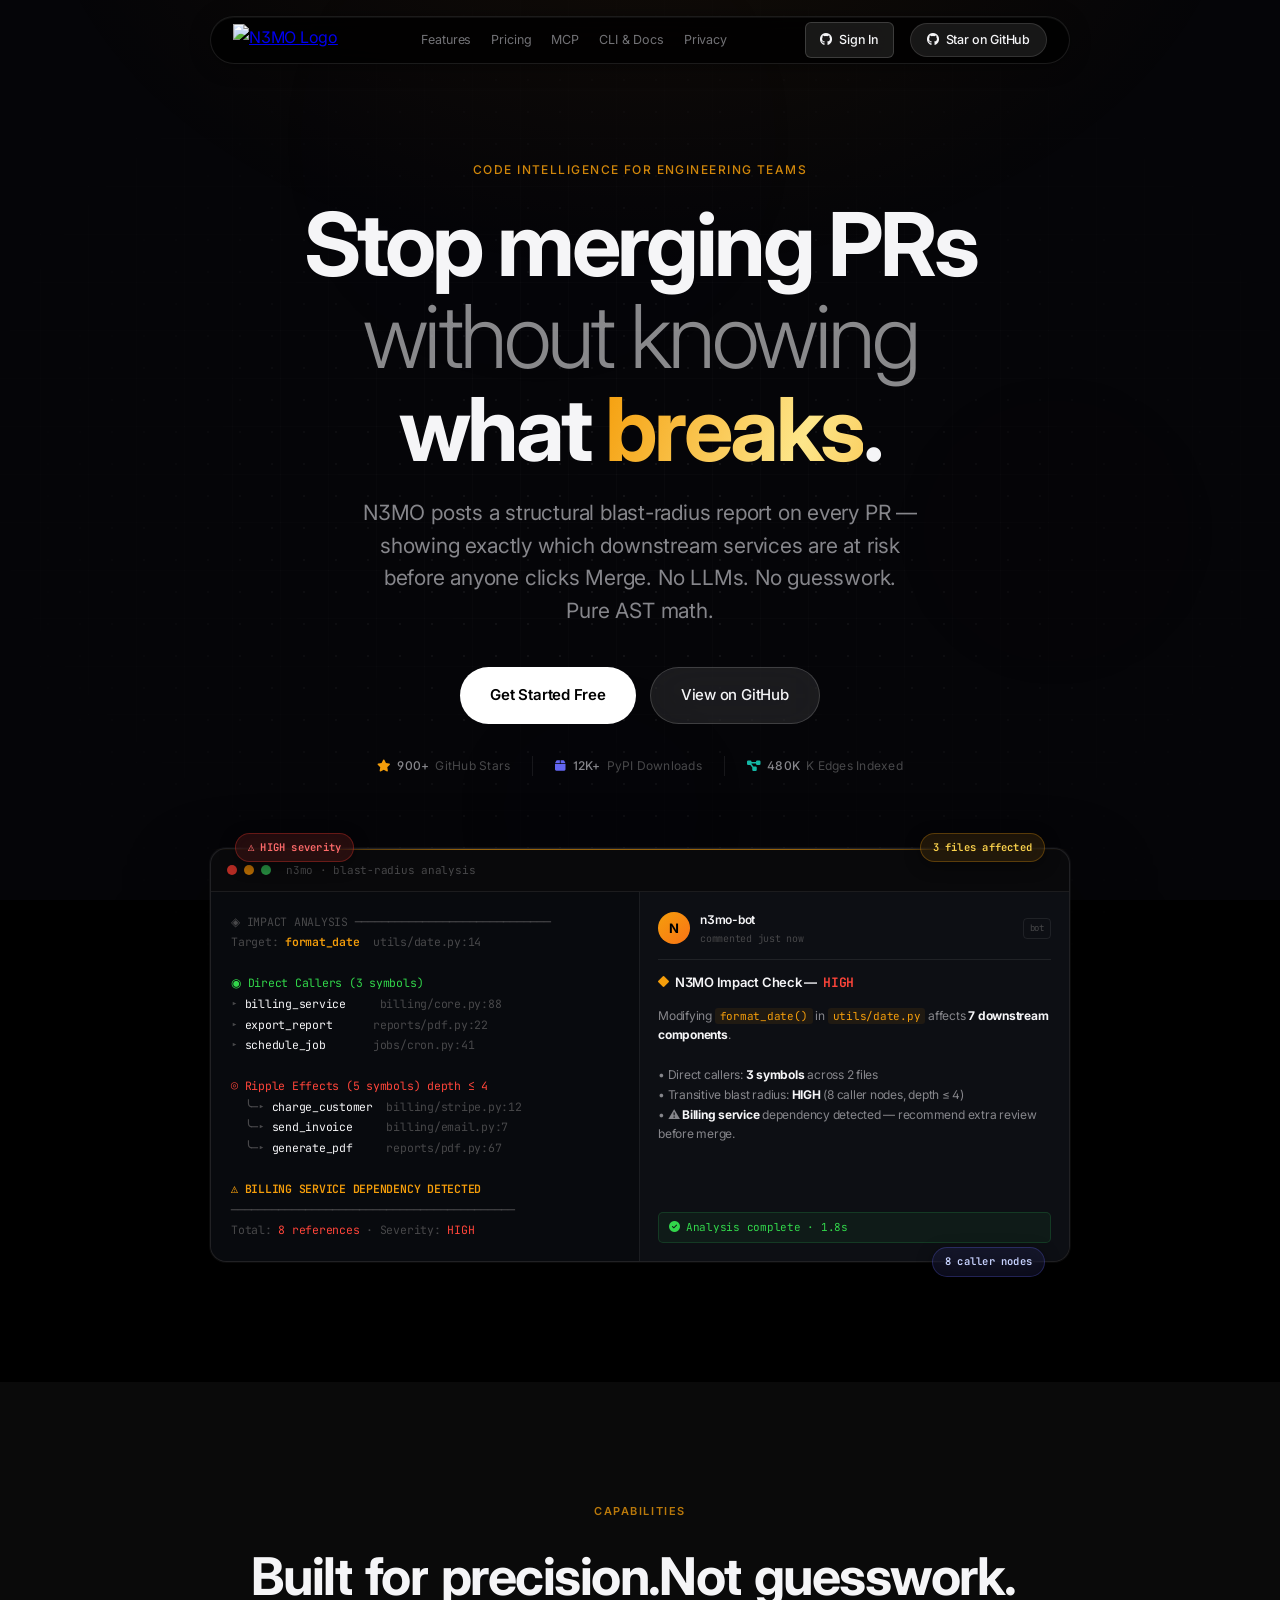
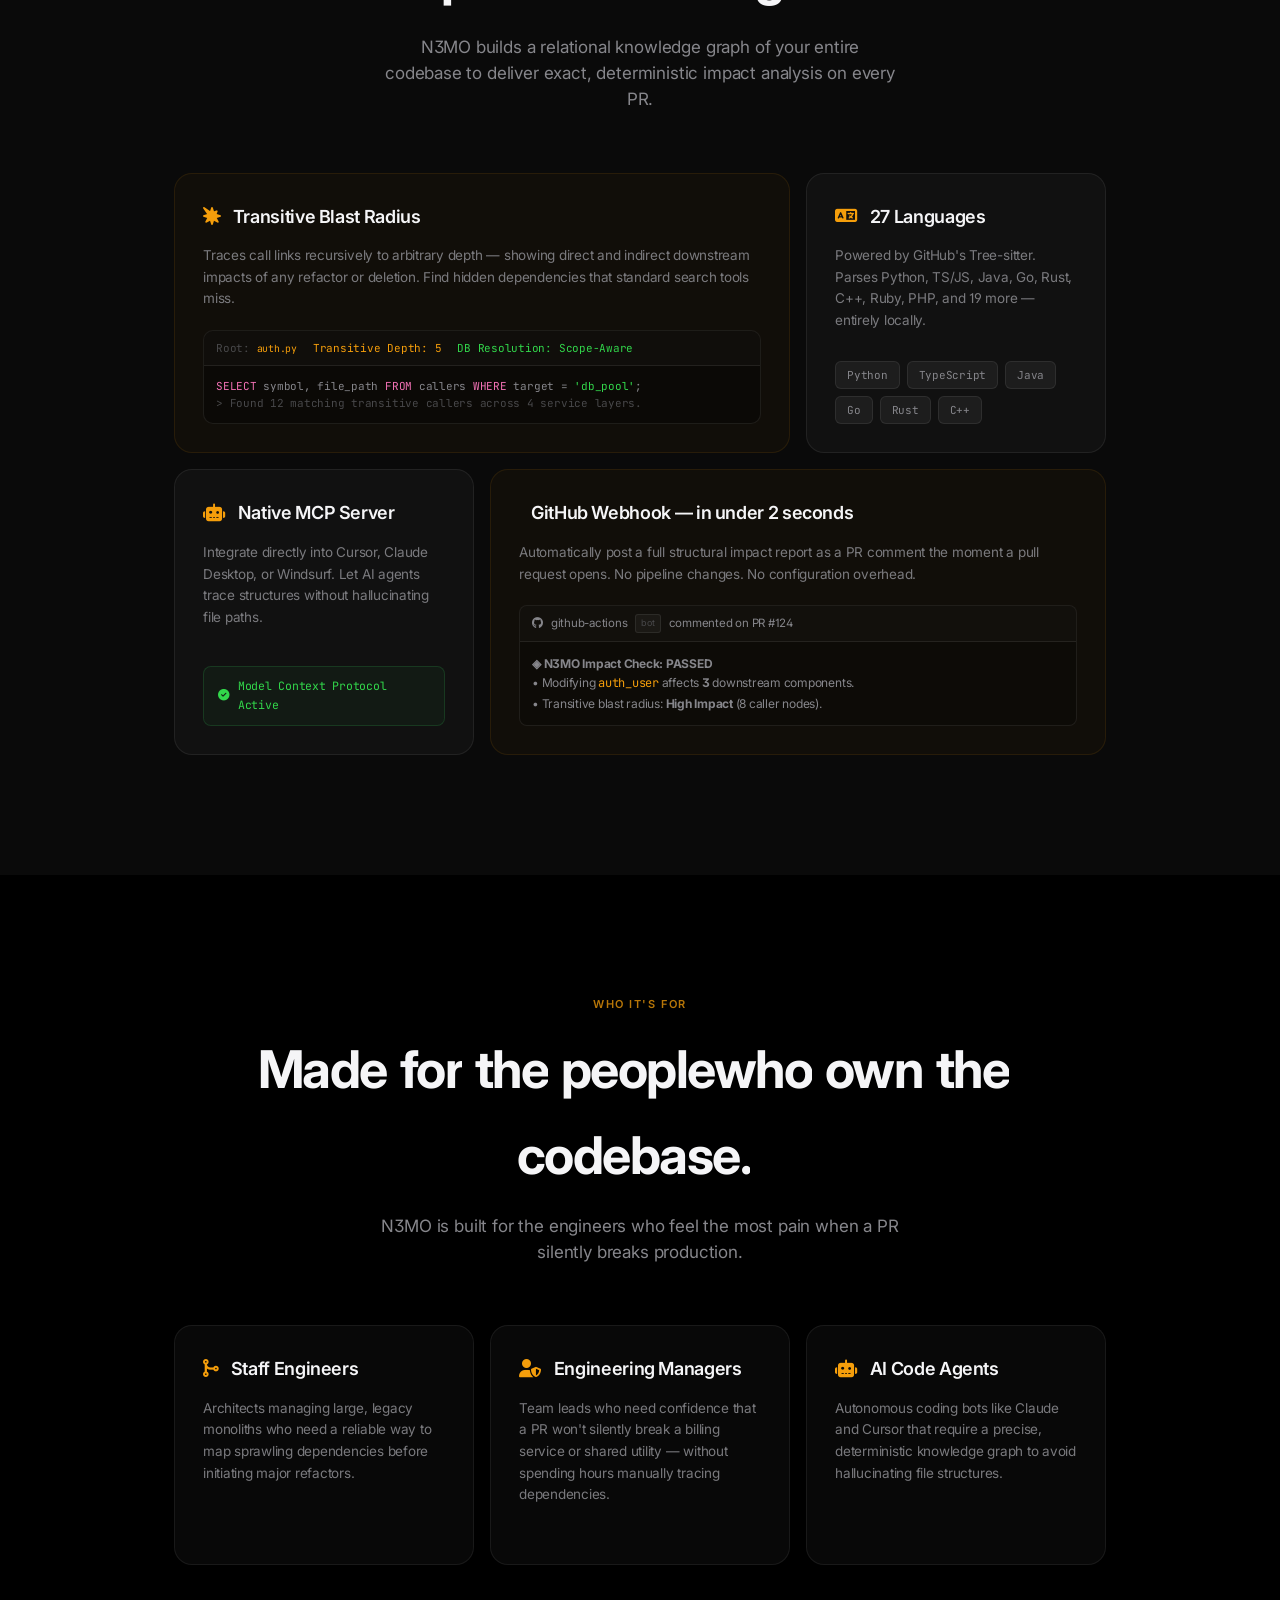
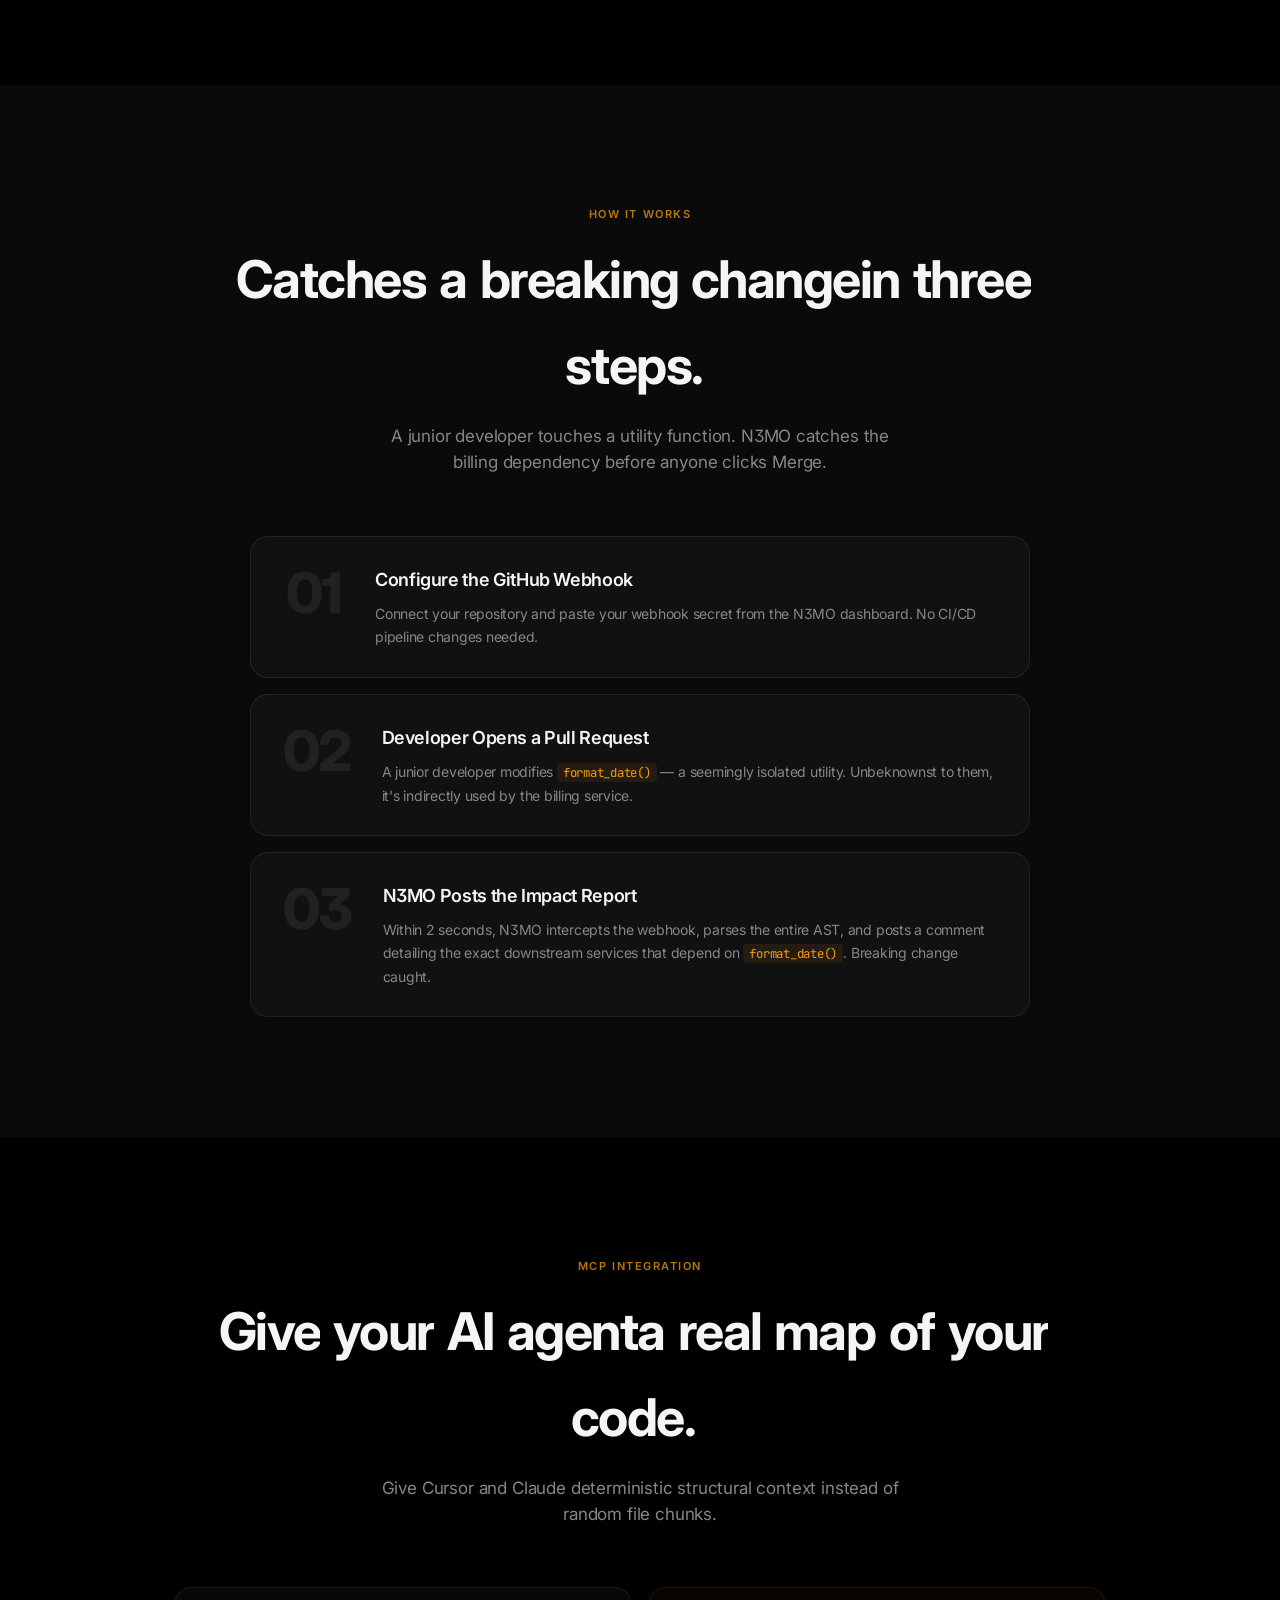
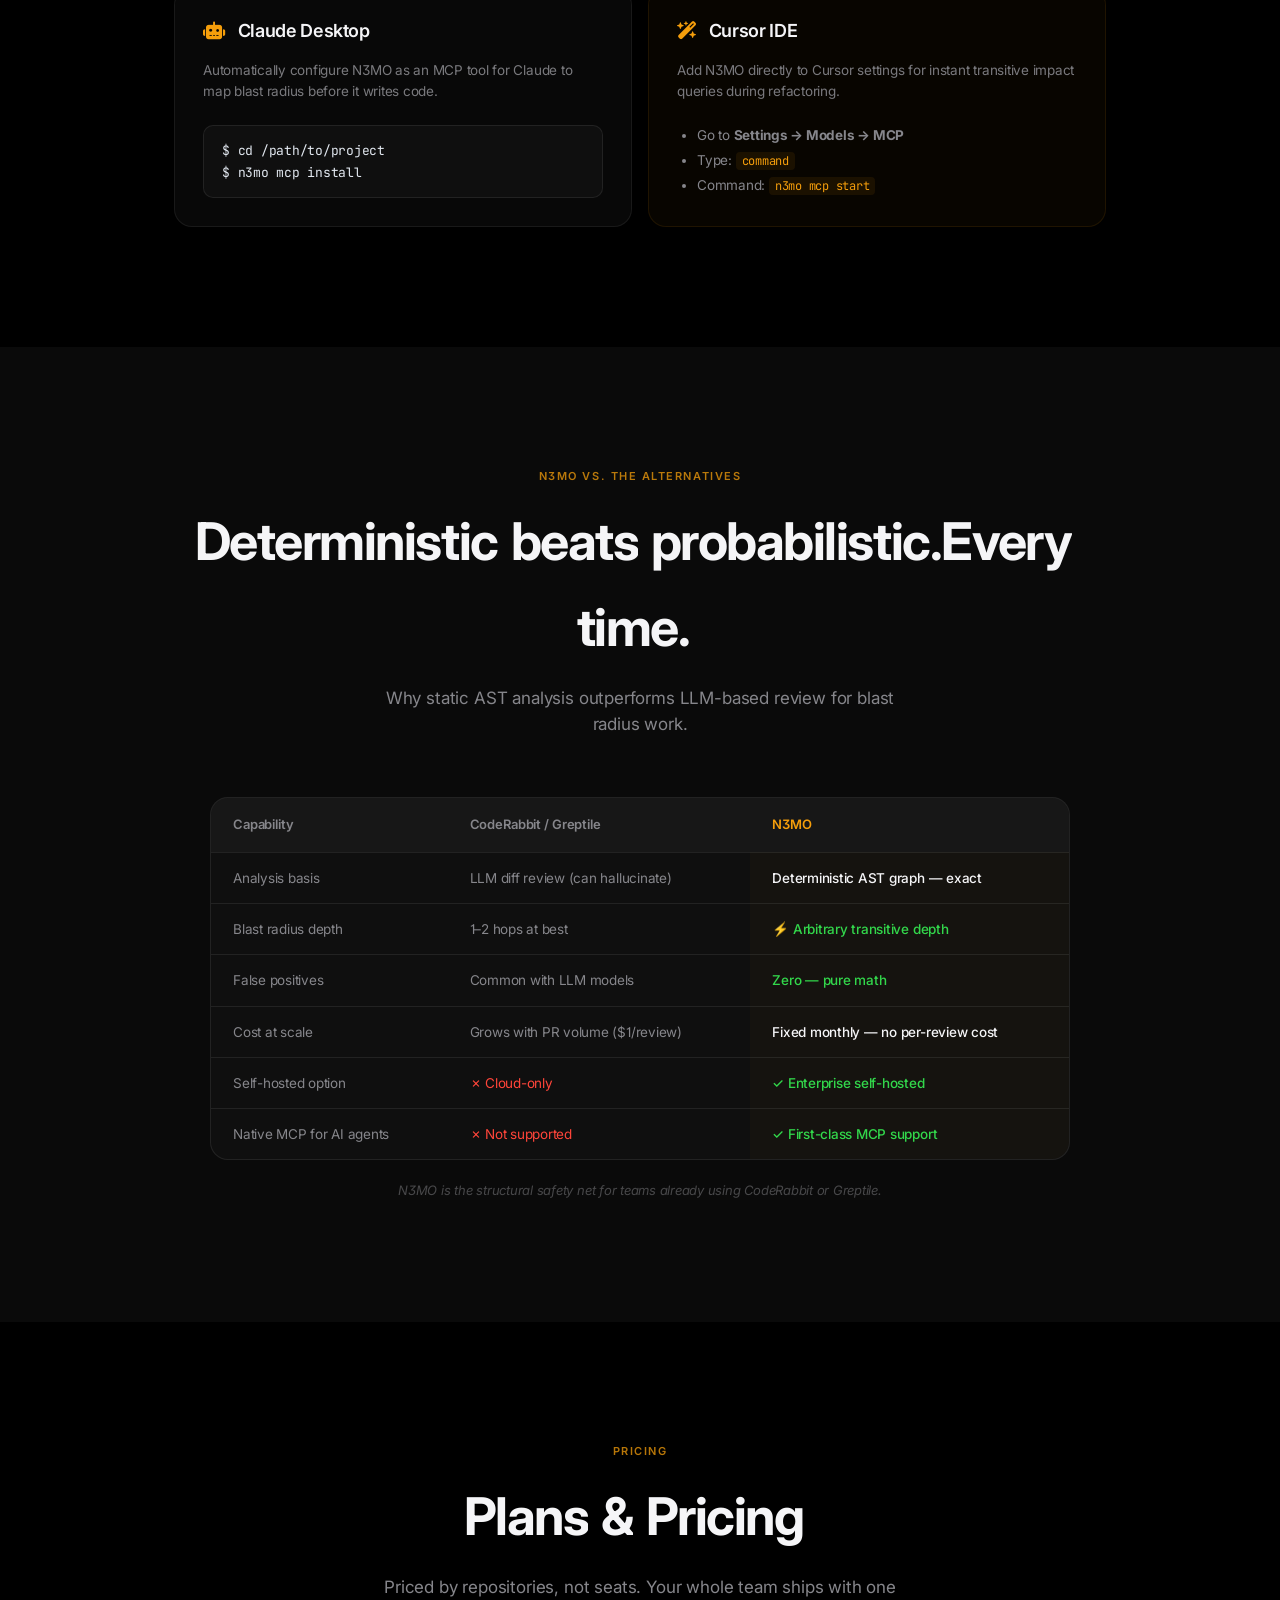
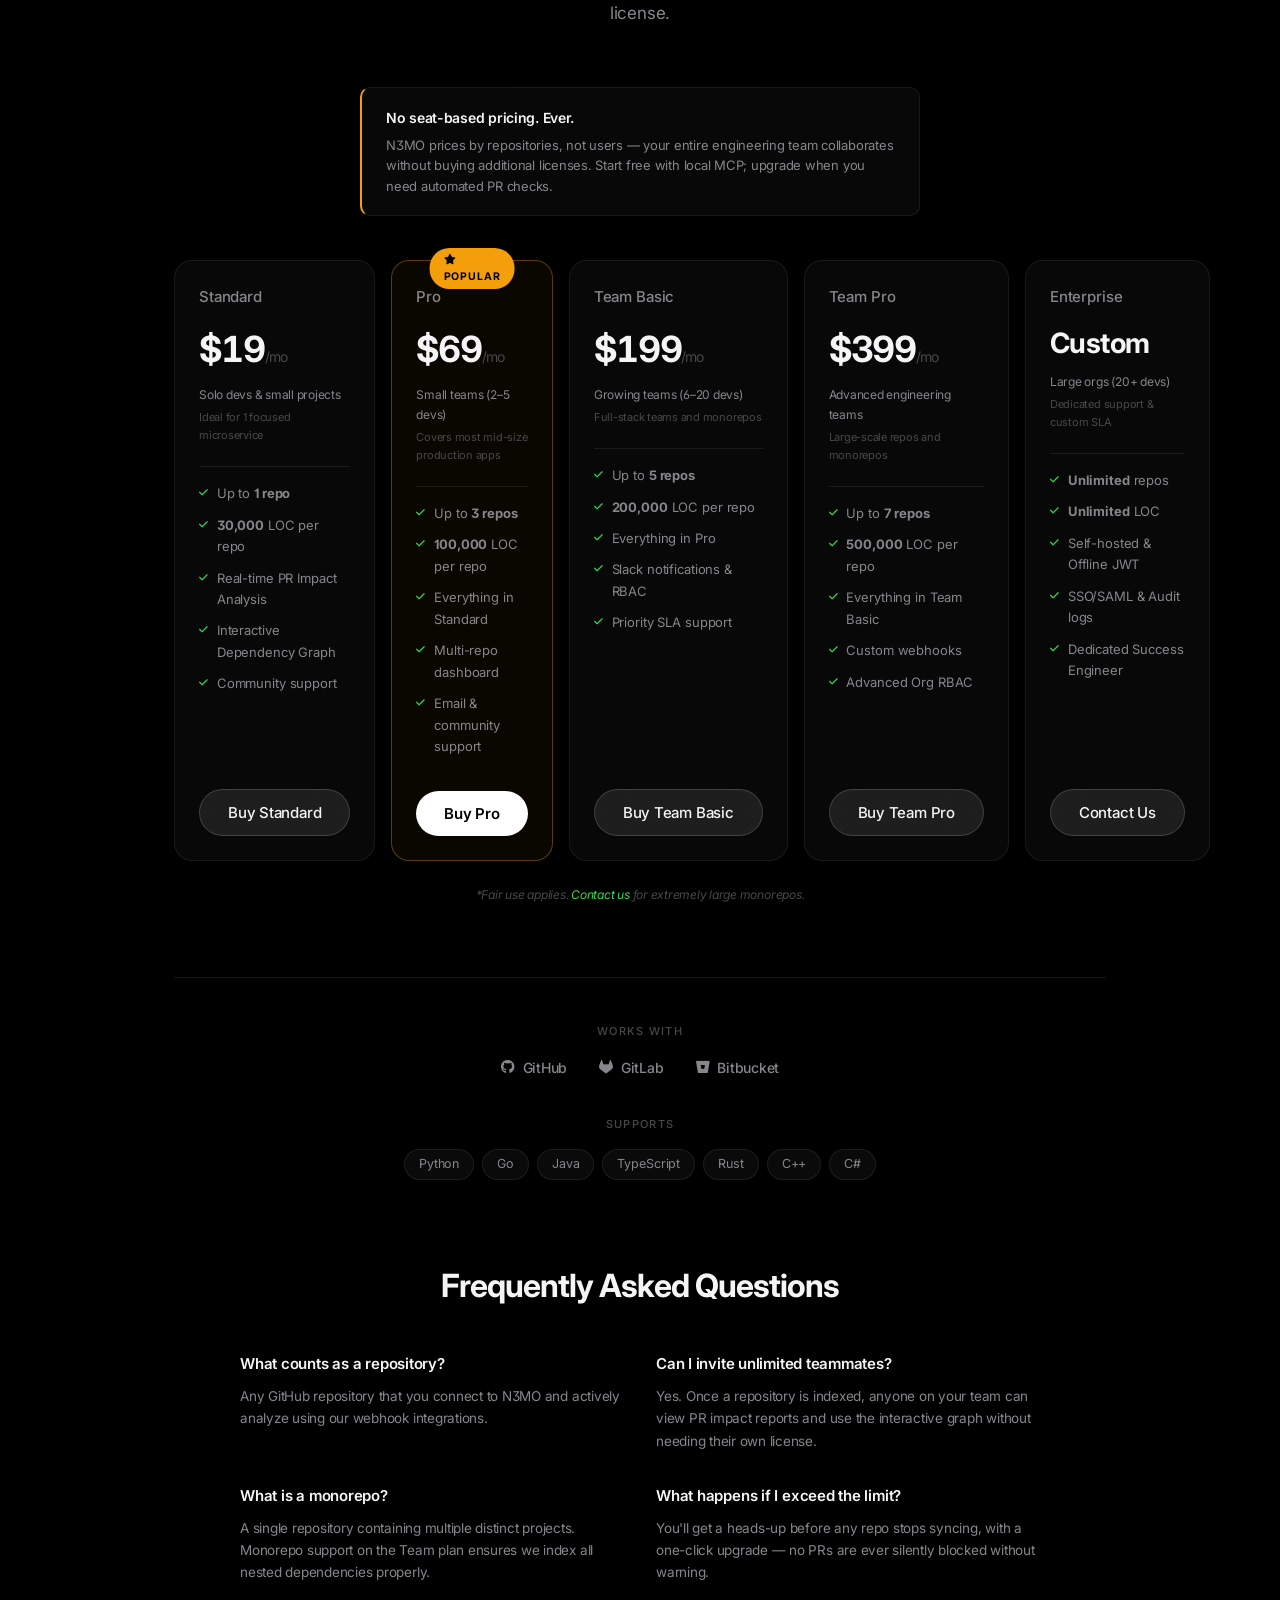
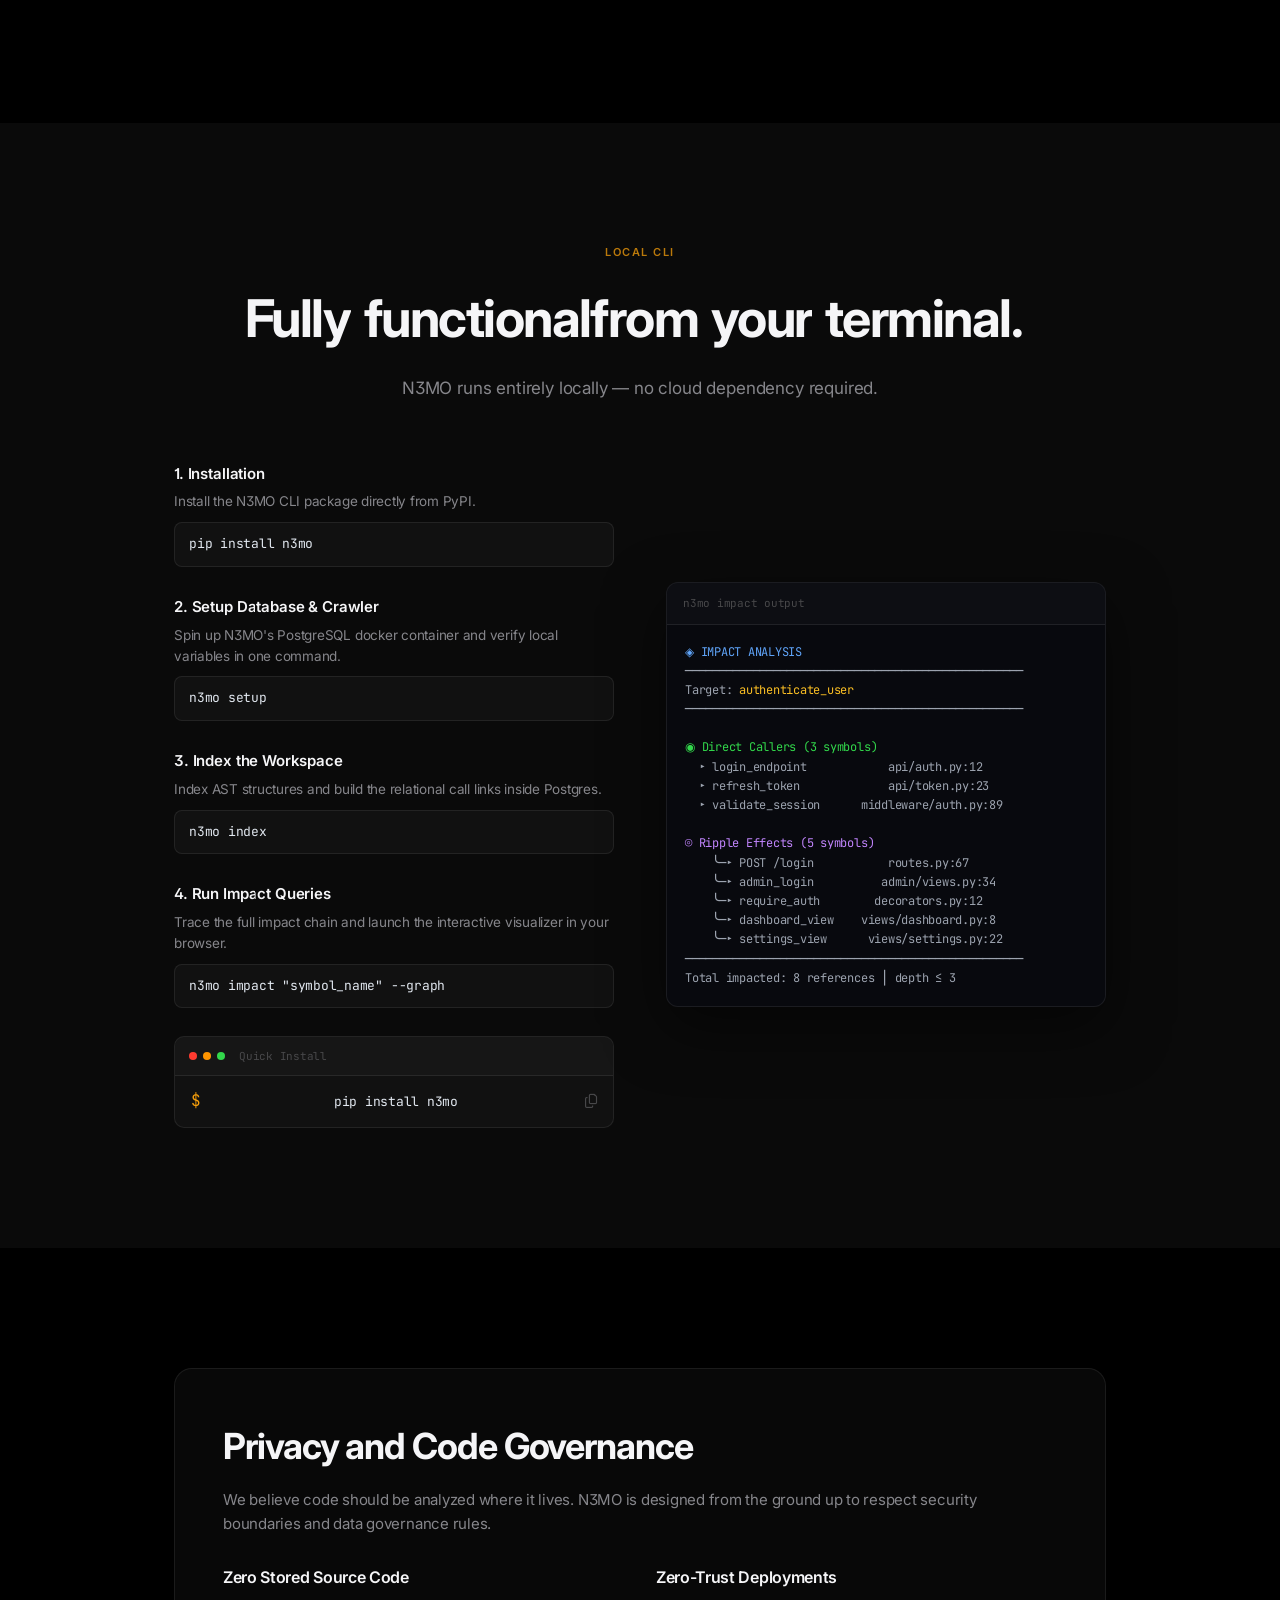
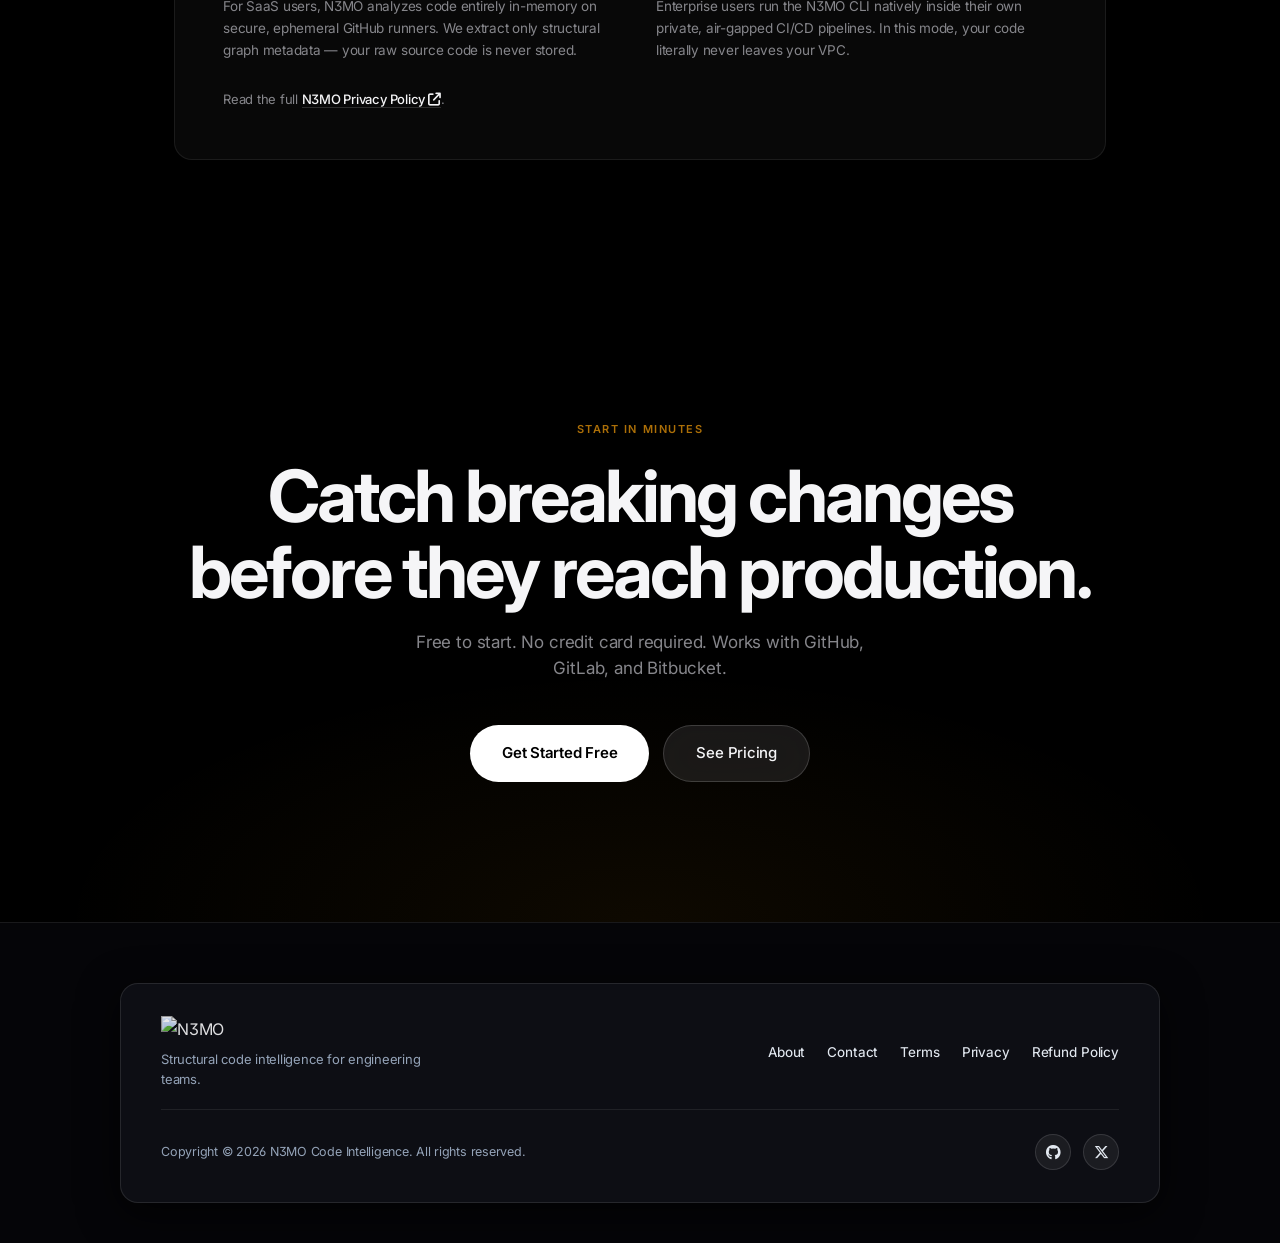
==== commit d108054e: "fix(landing): clean subtle dark styling, solid footer card, and high-contrast text" ====
--- a/public/index.html
+++ b/public/index.html
@@ -725,14 +725,10 @@
 
 
     <footer>
-        <div class="footer-three-wrap" aria-hidden="true">
-            <canvas id="footer-three-canvas"></canvas>
-            <div class="footer-three-overlay"></div>
-        </div>
         <div class="container footer-content site-footer">
             <div class="footer-top">
                 <div class="footer-brand">
-                    <img src="logo.svg" alt="N3MO" height="28" style="height:28px;width:auto;opacity:0.85;">
+                    <img src="logo.svg" alt="N3MO" height="28" style="height:28px;width:auto;opacity:0.9;">
                     <p class="footer-brand-desc">Structural code intelligence for engineering teams.</p>
                 </div>
                 <div class="footer-links">
@@ -757,7 +753,6 @@
         </div>
     </footer>
 
-    <script src="https://cdnjs.cloudflare.com/ajax/libs/three.js/r128/three.min.js"></script>
     <script src="script.js"></script>
 </body>
 
--- a/public/style.css
+++ b/public/style.css
@@ -57,7 +57,7 @@
 }
 
 /* ============================================================
-   Apple-Inspired Ambient Background System
+   Subtle & Sleek Ambient Background System
    ============================================================ */
 .apple-bg-container {
     position: fixed;
@@ -68,53 +68,52 @@
     pointer-events: none;
     z-index: 0;
     overflow: hidden;
-    background: #000000;
-}
-
-/* Organic drifting aurora glows */
+    background: #050508;
+}
+
+/* Organic drifting aurora glows — soft, dark, ultra-subtle ambient lighting */
 .apple-aurora {
     position: absolute;
     border-radius: 50%;
-    filter: blur(100px);
-    opacity: 0.42;
-    mix-blend-mode: screen;
-    will-change: transform, opacity;
+    filter: blur(140px);
+    opacity: 0.14;
+    will-change: transform;
     pointer-events: none;
 }
 
 .aurora-1 {
     top: -12%;
     left: 12%;
-    width: 65vw;
-    height: 60vh;
-    background: radial-gradient(circle, rgba(99, 102, 241, 0.28) 0%, rgba(139, 92, 246, 0.12) 45%, transparent 75%);
+    width: 60vw;
+    height: 55vh;
+    background: radial-gradient(circle, rgba(99, 102, 241, 0.16) 0%, rgba(139, 92, 246, 0.04) 50%, transparent 75%);
     animation: appleAuroraFloat1 22s ease-in-out infinite alternate;
 }
 
 .aurora-2 {
     top: 30%;
     right: -10%;
-    width: 58vw;
-    height: 62vh;
-    background: radial-gradient(circle, rgba(245, 158, 11, 0.22) 0%, rgba(244, 63, 94, 0.08) 50%, transparent 75%);
+    width: 55vw;
+    height: 58vh;
+    background: radial-gradient(circle, rgba(245, 158, 11, 0.10) 0%, rgba(244, 63, 94, 0.03) 50%, transparent 75%);
     animation: appleAuroraFloat2 26s ease-in-out infinite alternate;
 }
 
 .aurora-3 {
     bottom: -15%;
     left: 18%;
-    width: 62vw;
-    height: 55vh;
-    background: radial-gradient(circle, rgba(20, 184, 166, 0.20) 0%, rgba(59, 130, 246, 0.10) 45%, transparent 75%);
+    width: 58vw;
+    height: 50vh;
+    background: radial-gradient(circle, rgba(14, 165, 233, 0.10) 0%, rgba(99, 102, 241, 0.03) 50%, transparent 75%);
     animation: appleAuroraFloat3 24s ease-in-out infinite alternate;
 }
 
 .aurora-4 {
     top: 55%;
     left: -12%;
-    width: 48vw;
-    height: 52vh;
-    background: radial-gradient(circle, rgba(168, 85, 247, 0.18) 0%, rgba(99, 102, 241, 0.06) 50%, transparent 75%);
+    width: 45vw;
+    height: 48vh;
+    background: radial-gradient(circle, rgba(168, 85, 247, 0.08) 0%, transparent 70%);
     animation: appleAuroraFloat4 28s ease-in-out infinite alternate;
 }
 
@@ -862,53 +861,14 @@
 }
 
 /* ============================================================
-   Three.js 3D Animated Footer
+   Sleek Dark & High-Contrast Footer
    ============================================================ */
 footer {
     position: relative;
-    border-top: 1px solid rgba(255, 255, 255, 0.1);
-    padding: 110px 0 54px;
-    background: #000000;
-    overflow: hidden;
-    min-height: 480px;
-    display: flex;
-    flex-direction: column;
-    justify-content: flex-end;
+    border-top: 1px solid rgba(255, 255, 255, 0.08);
+    padding: 60px 0 44px;
+    background: #050508;
     z-index: 5;
-}
-
-.footer-three-wrap {
-    position: absolute;
-    inset: 0;
-    width: 100%;
-    height: 100%;
-    pointer-events: none;
-    z-index: 1;
-    overflow: hidden;
-}
-
-#footer-three-canvas {
-    position: absolute;
-    top: 0;
-    left: 0;
-    width: 100%;
-    height: 100%;
-    display: block;
-    pointer-events: auto;
-}
-
-.footer-three-overlay {
-    position: absolute;
-    inset: 0;
-    pointer-events: none;
-    z-index: 2;
-    background: linear-gradient(180deg, 
-        rgba(0, 0, 0, 0.75) 0%, 
-        rgba(0, 0, 0, 0.1) 20%, 
-        rgba(0, 0, 0, 0.0) 50%, 
-        rgba(0, 0, 0, 0.15) 80%,
-        rgba(0, 0, 0, 0.7) 100%
-    );
 }
 
 .footer-content {
@@ -917,19 +877,14 @@
     max-width: 1040px;
     width: 100%;
     margin: 0 auto;
-    background: rgba(10, 10, 14, 0.38);
-    backdrop-filter: blur(20px) saturate(190%);
-    -webkit-backdrop-filter: blur(20px) saturate(190%);
-    border: 1px solid rgba(255, 255, 255, 0.12);
-    border-radius: 24px;
-    padding: 38px 44px 30px;
-    box-shadow: 
-        0 20px 60px rgba(0, 0, 0, 0.5), 
-        inset 0 1px 0 rgba(255, 255, 255, 0.12),
-        0 0 40px rgba(245, 158, 11, 0.04);
+    background: #0d0e14;
+    border: 1px solid rgba(255, 255, 255, 0.1);
+    border-radius: 18px;
+    padding: 32px 40px;
+    box-shadow: 0 10px 40px rgba(0, 0, 0, 0.7);
     display: flex;
     flex-direction: column;
-    gap: 28px;
+    gap: 24px;
 }
 
 .footer-top {
@@ -937,16 +892,16 @@
     justify-content: space-between;
     align-items: center;
     width: 100%;
-    padding-bottom: 22px;
+    padding-bottom: 20px;
     border-bottom: 1px solid rgba(255, 255, 255, 0.08);
     flex-wrap: wrap;
-    gap: 24px;
+    gap: 20px;
 }
 
 .footer-brand {
     display: flex;
     flex-direction: column;
-    gap: 8px;
+    gap: 6px;
     align-items: flex-start;
 }
 
@@ -959,11 +914,10 @@
 }
 
 .footer-brand-desc {
-    font-size: 12.5px;
-    color: var(--text-secondary);
-    max-width: 260px;
+    font-size: 13px;
+    color: #94a3b8;
+    max-width: 280px;
     line-height: 1.5;
-    opacity: 0.85;
 }
 
 .footer-links {
@@ -974,10 +928,10 @@
 }
 
 .footer-links a {
-    font-size: 13px;
-    color: var(--text-secondary);
+    font-size: 13.5px;
+    color: #e2e8f0;
     text-decoration: none;
-    font-weight: 400;
+    font-weight: 450;
     letter-spacing: -0.01em;
     transition: color 0.2s ease, transform 0.2s ease;
     display: inline-flex;
@@ -997,7 +951,7 @@
 }
 
 .footer-links a:hover {
-    color: var(--text-primary);
+    color: #ffffff;
     transform: translateY(-1px);
 }
 .footer-links a:hover::after {
@@ -1014,8 +968,8 @@
 }
 
 .footer-copyright {
-    font-size: 12px;
-    color: var(--text-muted);
+    font-size: 12.5px;
+    color: #94a3b8;
 }
 
 .footer-socials {
@@ -1028,23 +982,23 @@
     display: inline-flex;
     align-items: center;
     justify-content: center;
-    width: 34px;
-    height: 34px;
+    width: 36px;
+    height: 36px;
     border-radius: 50%;
-    background: rgba(255, 255, 255, 0.05);
-    border: 1px solid rgba(255, 255, 255, 0.1);
-    color: var(--text-secondary);
+    background: rgba(255, 255, 255, 0.06);
+    border: 1px solid rgba(255, 255, 255, 0.12);
+    color: #e2e8f0;
     text-decoration: none;
-    font-size: 14px;
+    font-size: 15px;
     transition: all 0.25s ease;
 }
 
 .footer-socials a:hover {
-    background: rgba(255, 255, 255, 0.12);
-    border-color: rgba(255, 255, 255, 0.25);
+    background: rgba(255, 255, 255, 0.15);
+    border-color: rgba(255, 255, 255, 0.28);
     color: #ffffff;
-    transform: translateY(-2px) scale(1.05);
-    box-shadow: 0 4px 14px rgba(0, 0, 0, 0.4);
+    transform: translateY(-2px);
+    box-shadow: 0 4px 14px rgba(0, 0, 0, 0.5);
 }
 
 /* ── Nav refinement ── */
